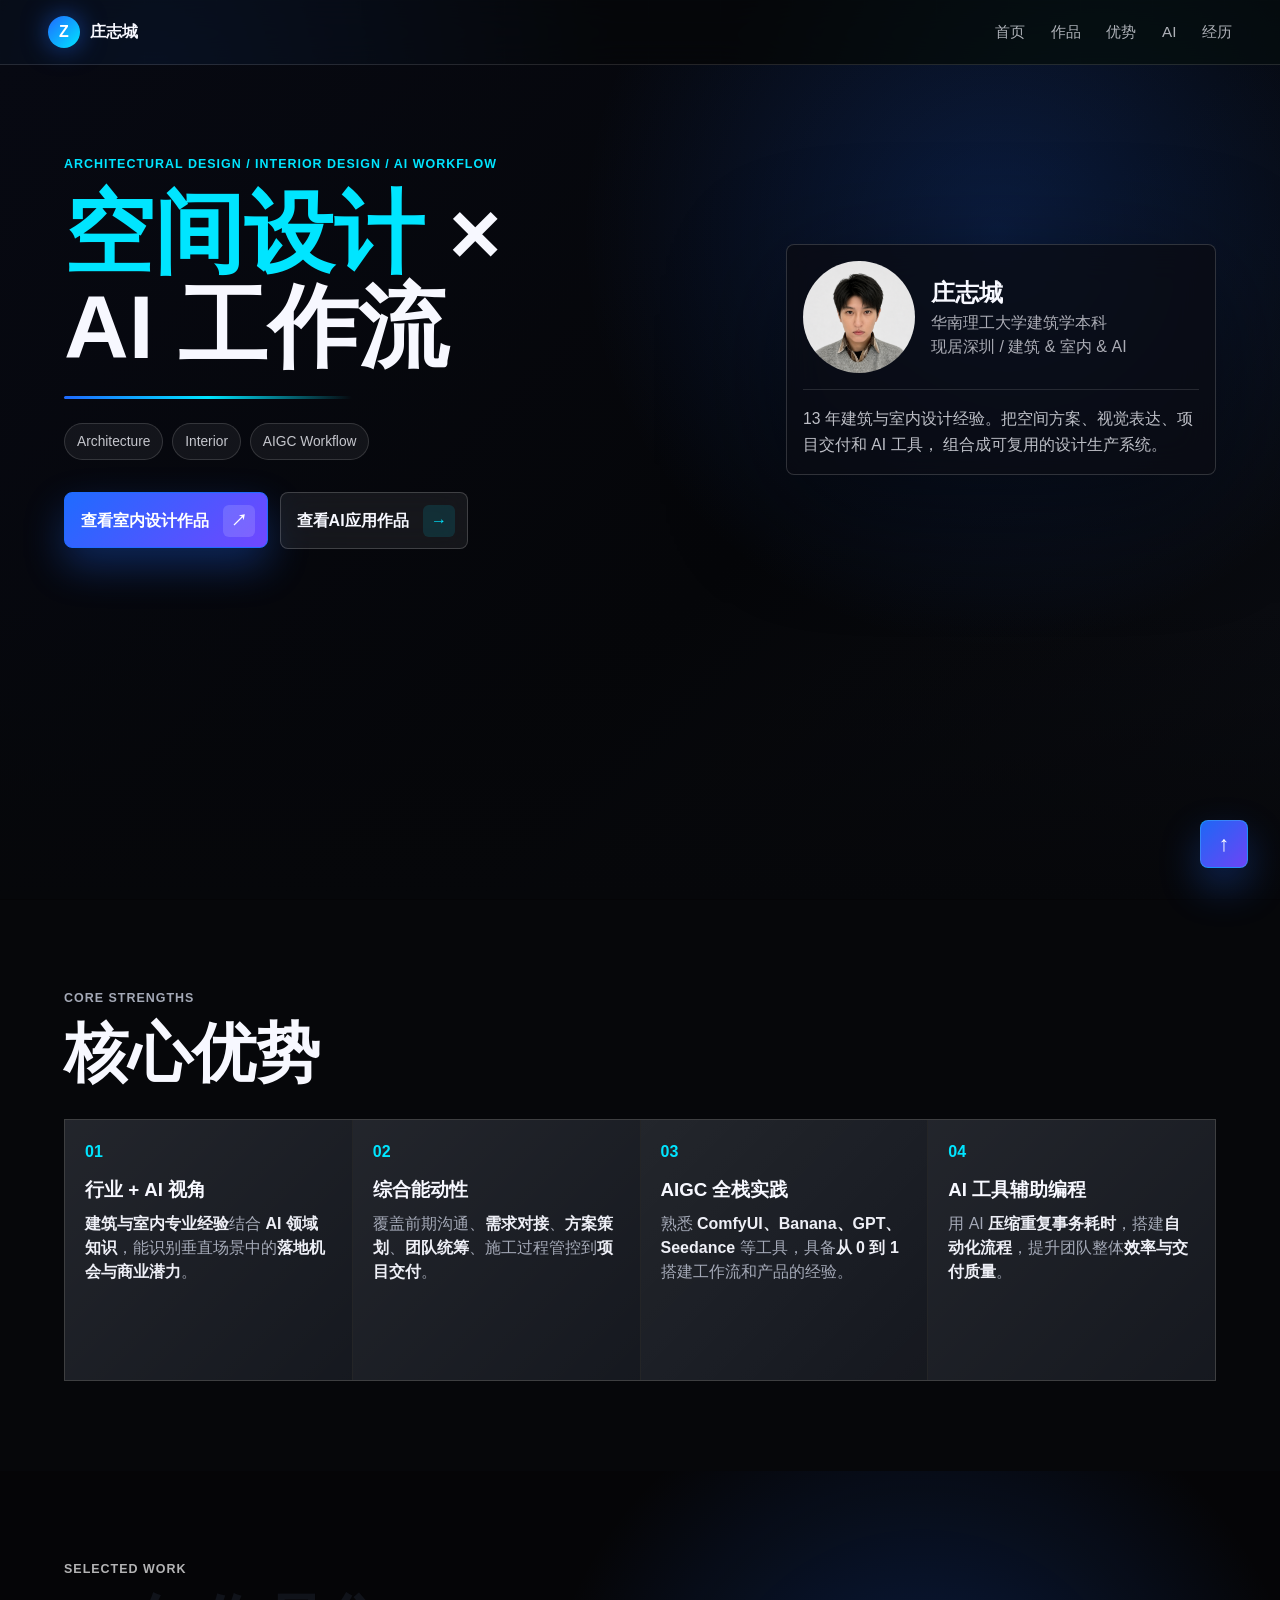
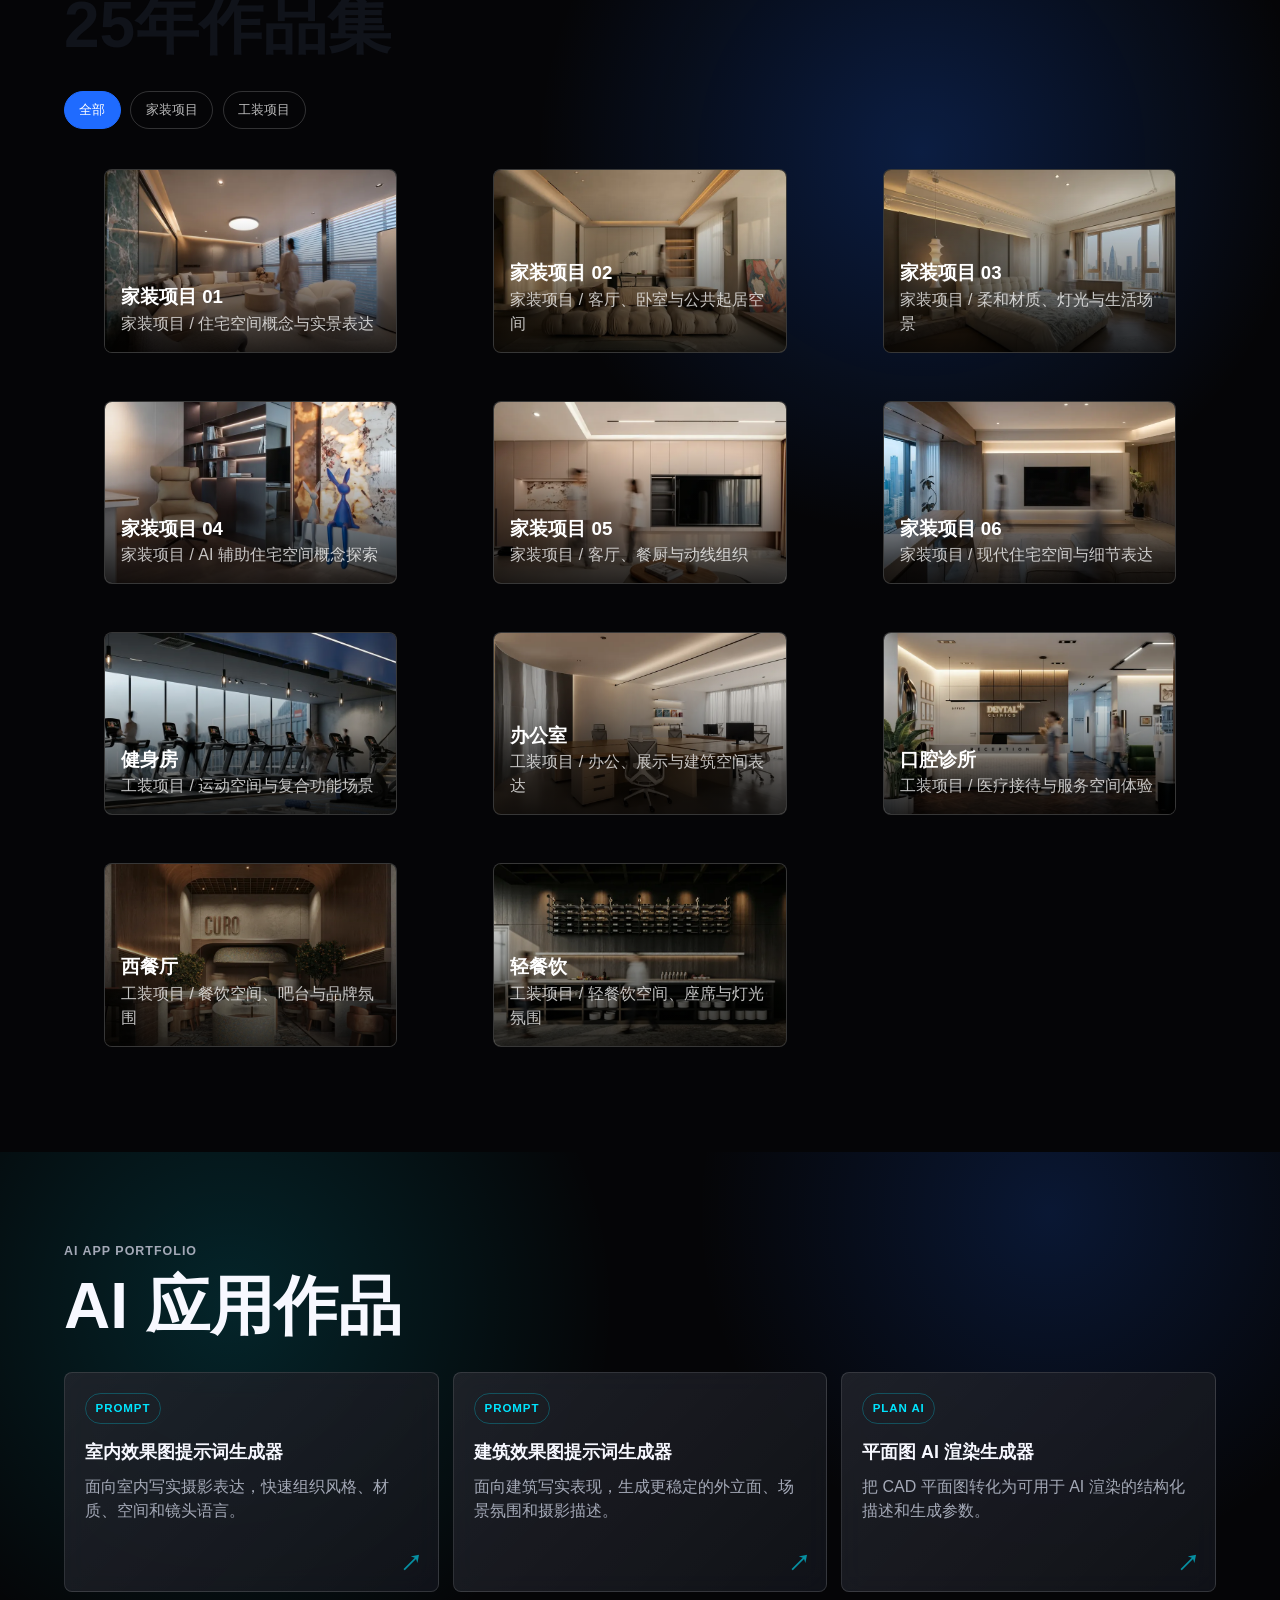
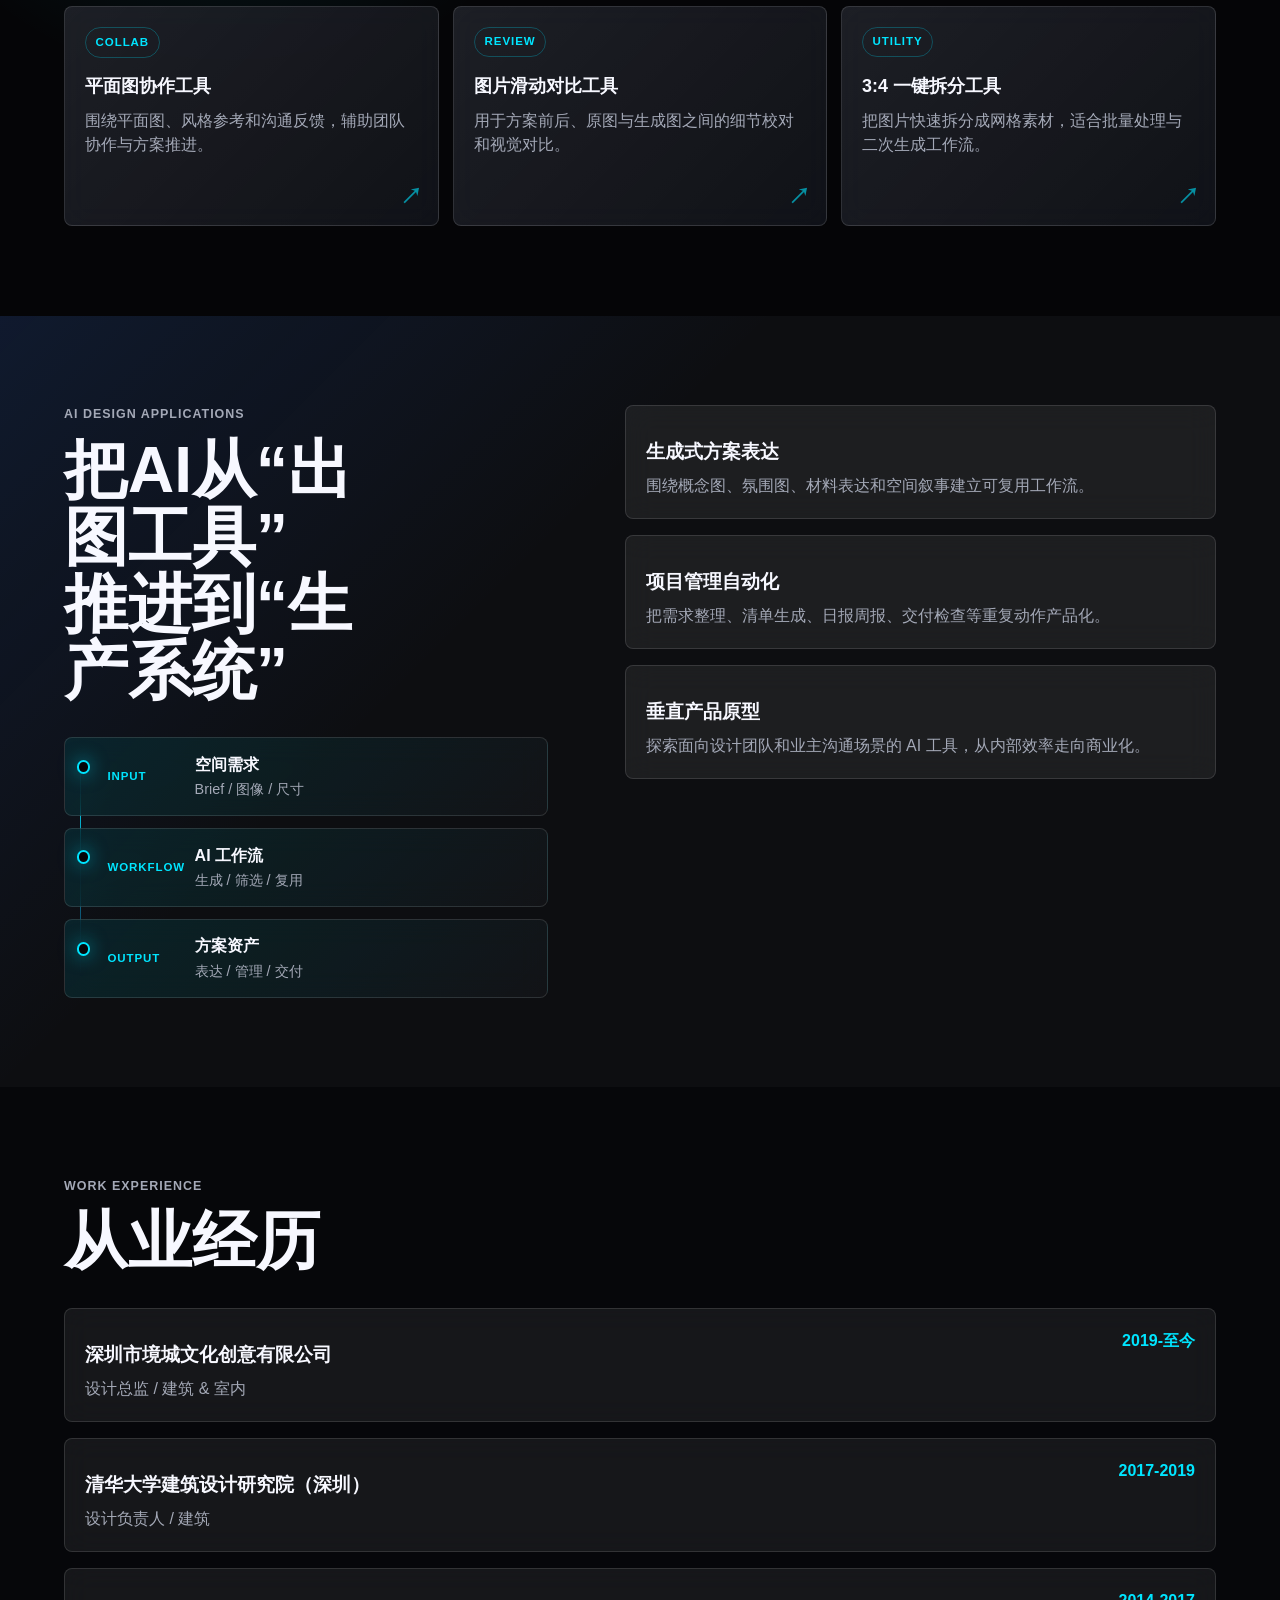
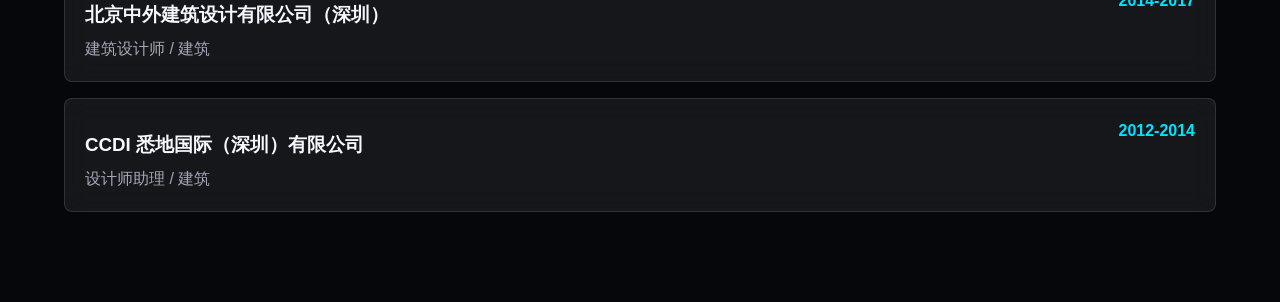
==== index.html @ 8d7d2127 "Deploy personal portfolio site" ====
<!doctype html>
<html lang="zh-CN">
  <head>
    <meta charset="UTF-8" />
    <meta name="viewport" content="width=device-width, initial-scale=1.0" />
    <title>庄志城 | 建筑 · 室内 · AI 设计应用</title>
    <meta
      name="description"
      content="庄志城个人网页，展示建筑设计、室内设计、AIGC 与设计类 AI 应用能力。"
    />
    <link rel="icon" href="data:image/svg+xml,%3Csvg xmlns='http://www.w3.org/2000/svg' viewBox='0 0 64 64'%3E%3Crect width='64' height='64' rx='32' fill='%23161616'/%3E%3Ctext x='32' y='41' text-anchor='middle' font-size='28' font-family='Arial' font-weight='700' fill='white'%3EZ%3C/text%3E%3C/svg%3E" />
    <link rel="stylesheet" href="./styles.css?v=20260623-workgrid" />
  </head>
  <body>
    <header class="site-header">
      <a class="brand" href="#top" aria-label="回到首页">
        <span class="brand-mark">Z</span>
        <span>庄志城</span>
      </a>
      <nav class="nav" aria-label="主导航">
        <a href="#top">首页</a>
        <a href="#work">作品</a>
        <a href="#strengths">优势</a>
        <a href="#ai-apps">AI</a>
        <a href="#experience">经历</a>
      </nav>
    </header>

    <main id="top">
      <section class="hero">
        <div class="hero-copy">
          <p class="eyebrow">Architectural Design / Interior Design / AI Workflow</p>
          <h1><span>空间设计</span> × AI 工作流</h1>
          <div class="hero-tags" aria-label="能力标签">
            <span>Architecture</span>
            <span>Interior</span>
            <span>AIGC Workflow</span>
          </div>
          <div class="hero-actions">
            <a class="button primary" href="#work">
              <span>查看室内设计作品</span>
              <span class="button-icon" aria-hidden="true">↗</span>
            </a>
            <a class="button" href="#ai-apps">
              <span>查看AI应用作品</span>
              <span class="button-icon" aria-hidden="true">→</span>
            </a>
          </div>
        </div>
        <aside class="profile-panel" aria-label="个人概要">
          <img src="./public/assets/resume/profile-avatar.png?v=20260623-clear" alt="庄志城头像" />
          <div>
            <h2>庄志城</h2>
            <p>华南理工大学建筑学本科</p>
            <p>现居深圳 / 建筑 & 室内 & AI</p>
          </div>
          <p class="profile-summary">
            13 年建筑与室内设计经验。把空间方案、视觉表达、项目交付和 AI 工具，
            组合成可复用的设计生产系统。
          </p>
        </aside>
      </section>

      <section id="strengths" class="section">
        <div class="section-heading">
          <p class="eyebrow">Core Strengths</p>
          <h2>核心优势</h2>
        </div>
        <div class="strength-grid">
          <article>
            <span>01</span>
            <h3>行业 + AI 视角</h3>
            <p><strong>建筑与室内专业经验</strong>结合 <strong>AI 领域知识</strong>，能识别垂直场景中的<strong>落地机会与商业潜力</strong>。</p>
          </article>
          <article>
            <span>02</span>
            <h3>综合能动性</h3>
            <p>覆盖前期沟通、<strong>需求对接</strong>、<strong>方案策划</strong>、<strong>团队统筹</strong>、施工过程管控到<strong>项目交付</strong>。</p>
          </article>
          <article>
            <span>03</span>
            <h3>AIGC 全栈实践</h3>
            <p>熟悉 <strong>ComfyUI、Banana、GPT、Seedance</strong> 等工具，具备<strong>从 0 到 1</strong> 搭建工作流和产品的经验。</p>
          </article>
          <article>
            <span>04</span>
            <h3>AI 工具辅助编程</h3>
            <p>用 AI <strong>压缩重复事务耗时</strong>，搭建<strong>自动化流程</strong>，提升团队整体<strong>效率与交付质量</strong>。</p>
          </article>
        </div>
      </section>

      <section id="work" class="section work-section">
        <div class="section-heading wide">
          <div>
            <p class="eyebrow">Selected Work</p>
            <h2>25年作品集</h2>
          </div>
        </div>
        <div class="filter-bar" role="list" aria-label="作品筛选"></div>
        <div class="work-grid" id="workGrid" aria-live="polite"></div>
      </section>

      <section id="ai-apps" class="section ai-apps-section">
        <div class="section-heading wide">
          <div>
            <p class="eyebrow">AI App Portfolio</p>
            <h2>AI 应用作品</h2>
          </div>
        </div>
        <div class="app-grid">
          <a class="app-card" href="./public/apps/interior-prompt.html" target="_blank" rel="noopener">
            <span>Prompt</span>
            <h3>室内效果图提示词生成器</h3>
            <p>面向室内写实摄影表达，快速组织风格、材质、空间和镜头语言。</p>
          </a>
          <a class="app-card" href="./public/apps/architecture-prompt.html" target="_blank" rel="noopener">
            <span>Prompt</span>
            <h3>建筑效果图提示词生成器</h3>
            <p>面向建筑写实表现，生成更稳定的外立面、场景氛围和摄影描述。</p>
          </a>
          <a class="app-card" href="./public/apps/plan-render.html" target="_blank" rel="noopener">
            <span>Plan AI</span>
            <h3>平面图 AI 渲染生成器</h3>
            <p>把 CAD 平面图转化为可用于 AI 渲染的结构化描述和生成参数。</p>
          </a>
          <a class="app-card" href="./public/apps/plan-collaboration.html" target="_blank" rel="noopener">
            <span>Collab</span>
            <h3>平面图协作工具</h3>
            <p>围绕平面图、风格参考和沟通反馈，辅助团队协作与方案推进。</p>
          </a>
          <a class="app-card" href="./public/apps/image-compare.html" target="_blank" rel="noopener">
            <span>Review</span>
            <h3>图片滑动对比工具</h3>
            <p>用于方案前后、原图与生成图之间的细节校对和视觉对比。</p>
          </a>
          <a class="app-card" href="./public/apps/image-split-3x4.html" target="_blank" rel="noopener">
            <span>Utility</span>
            <h3>3:4 一键拆分工具</h3>
            <p>把图片快速拆分成网格素材，适合批量处理与二次生成工作流。</p>
          </a>
        </div>
      </section>

      <section id="ai" class="section split-section">
        <div>
          <p class="eyebrow">AI Design Applications</p>
          <h2 class="ai-title">
            <span>把AI从“出图工具”</span>
            <span>推进到“生产系统”</span>
          </h2>
          <div class="ai-diagram" aria-label="AI 设计生产系统图例">
            <div class="diagram-node">
              <span>Input</span>
              <strong>空间需求</strong>
              <p>Brief / 图像 / 尺寸</p>
            </div>
            <div class="diagram-node">
              <span>Workflow</span>
              <strong>AI 工作流</strong>
              <p>生成 / 筛选 / 复用</p>
            </div>
            <div class="diagram-node">
              <span>Output</span>
              <strong>方案资产</strong>
              <p>表达 / 管理 / 交付</p>
            </div>
          </div>
        </div>
        <div class="ai-list">
          <article>
            <h3>生成式方案表达</h3>
            <p>围绕概念图、氛围图、材料表达和空间叙事建立可复用工作流。</p>
          </article>
          <article>
            <h3>项目管理自动化</h3>
            <p>把需求整理、清单生成、日报周报、交付检查等重复动作产品化。</p>
          </article>
          <article>
            <h3>垂直产品原型</h3>
            <p>探索面向设计团队和业主沟通场景的 AI 工具，从内部效率走向商业化。</p>
          </article>
        </div>
      </section>

      <section id="experience" class="section">
        <div class="section-heading">
          <p class="eyebrow">Work Experience</p>
          <h2>从业经历</h2>
        </div>
        <div class="timeline" id="timeline"></div>
      </section>

    </main>

    <div class="lightbox" id="lightbox" hidden>
      <button class="lightbox-close" type="button" aria-label="关闭作品预览">×</button>
      <div class="lightbox-toolbar" aria-label="作品预览工具">
        <button class="lightbox-zoom" type="button" data-zoom="toggle">放大查看</button>
        <button class="lightbox-zoom" type="button" data-zoom="reset">还原</button>
      </div>
      <button class="lightbox-nav prev" type="button" aria-label="上一张">‹</button>
      <figure>
        <img id="lightboxImage" alt="" />
        <figcaption id="lightboxCaption"></figcaption>
      </figure>
      <button class="lightbox-nav next" type="button" aria-label="下一张">›</button>
    </div>

    <a class="back-to-top" href="#top" aria-label="回到顶部">
      <span aria-hidden="true">↑</span>
    </a>

    <script src="./script.js?v=20260623-workcards"></script>
  </body>
</html>
---- styles.css ----
:root {
  --bg: #06070a;
  --paper: #10131a;
  --paper-2: #151a24;
  --ink: #f7f8ff;
  --muted: #a4a9b7;
  --line: rgba(255, 255, 255, 0.12);
  --accent: #1f6bff;
  --accent-2: #00e5ff;
  --accent-soft: rgba(31, 107, 255, 0.16);
  --shadow: 0 30px 120px rgba(0, 0, 0, 0.45);
}

* {
  box-sizing: border-box;
}

html {
  scroll-behavior: smooth;
}

body {
  margin: 0;
  background: var(--bg);
  color: var(--ink);
  font-family: -apple-system, BlinkMacSystemFont, "Segoe UI", "PingFang SC", "Microsoft YaHei", sans-serif;
  line-height: 1.5;
  overflow-x: hidden;
}

body::before {
  position: fixed;
  inset: 0;
  z-index: -2;
  content: "";
  background:
    radial-gradient(circle at 12% 8%, rgba(31, 107, 255, 0.34), transparent 28rem),
    radial-gradient(circle at 86% 18%, rgba(0, 229, 255, 0.18), transparent 24rem),
    linear-gradient(180deg, #06070a 0%, #090b10 45%, #050507 100%);
}

body::after {
  position: fixed;
  inset: 0;
  z-index: -1;
  pointer-events: none;
  content: "";
  opacity: 0.28;
  background-image:
    linear-gradient(rgba(255, 255, 255, 0.06) 1px, transparent 1px),
    linear-gradient(90deg, rgba(255, 255, 255, 0.06) 1px, transparent 1px);
  background-size: 72px 72px;
  mask-image: linear-gradient(180deg, #000 0%, transparent 72%);
}

a {
  color: inherit;
  text-decoration: none;
}

img {
  display: block;
  max-width: 100%;
}

code {
  padding: 0.1rem 0.35rem;
  border-radius: 5px;
  background: rgba(31, 107, 255, 0.18);
  color: #9dbbff;
}

.site-header {
  position: sticky;
  top: 0;
  z-index: 20;
  display: flex;
  align-items: center;
  justify-content: space-between;
  gap: 1rem;
  padding: 1rem clamp(1rem, 4vw, 3rem);
  border-bottom: 1px solid var(--line);
  background: rgba(6, 7, 10, 0.72);
  backdrop-filter: blur(18px);
}

.brand {
  display: inline-flex;
  align-items: center;
  gap: 0.65rem;
  font-weight: 700;
}

.brand-mark {
  display: grid;
  width: 2rem;
  height: 2rem;
  place-items: center;
  border-radius: 50%;
  background: linear-gradient(135deg, var(--accent), var(--accent-2));
  color: #fff;
  box-shadow: 0 0 26px rgba(31, 107, 255, 0.55);
}

.nav {
  display: flex;
  align-items: center;
  gap: clamp(0.8rem, 2vw, 1.8rem);
  color: rgba(247, 248, 255, 0.7);
  font-size: 0.95rem;
}

.nav a:hover {
  color: var(--accent);
}

.hero {
  position: relative;
  overflow: hidden;
  display: grid;
  grid-template-columns: minmax(0, 1fr) minmax(280px, 430px);
  gap: clamp(2rem, 6vw, 5rem);
  min-height: calc(100vh - 66px);
  align-items: start;
  align-content: start;
  padding: clamp(2rem, 7vw, 6rem) clamp(1rem, 5vw, 5rem);
  background:
    radial-gradient(circle at 78% 20%, rgba(31, 107, 255, 0.22), transparent 26rem),
    linear-gradient(135deg, #070912 0%, #050609 58%, #0b0d13 100%);
}

.hero::after {
  position: absolute;
  inset: auto 0 0;
  height: 36%;
  pointer-events: none;
  content: "";
  background: linear-gradient(180deg, transparent, var(--bg));
}

.hero-copy,
.profile-panel {
  position: relative;
  z-index: 1;
}

.eyebrow {
  margin: 0 0 0.8rem;
  color: var(--accent-2);
  font-size: 0.78rem;
  font-weight: 800;
  letter-spacing: 0.08em;
  text-transform: uppercase;
}

.hero h1,
.section h2 {
  margin: 0;
  letter-spacing: 0;
  line-height: 1.05;
}

.hero h1 {
  max-width: 780px;
  font-size: clamp(3.2rem, 7vw, 7rem);
  text-wrap: balance;
}

.hero h1::after {
  display: block;
  width: min(18rem, 44vw);
  height: 0.22rem;
  margin-top: 1.35rem;
  content: "";
  background: linear-gradient(90deg, var(--accent), var(--accent-2), transparent);
  border-radius: 999px;
}

.hero h1 span {
  color: var(--accent-2);
}

.hero-tags {
  display: flex;
  flex-wrap: wrap;
  gap: 0.55rem;
  margin-top: 1.5rem;
}

.hero-tags span {
  padding: 0.45rem 0.75rem;
  border: 1px solid rgba(255, 255, 255, 0.14);
  border-radius: 999px;
  color: rgba(247, 248, 255, 0.78);
  background: rgba(255, 255, 255, 0.055);
  font-size: 0.86rem;
}

.hero-actions {
  display: flex;
  flex-wrap: wrap;
  gap: 0.75rem;
  margin-top: 2rem;
}

.button {
  display: inline-flex;
  align-items: center;
  justify-content: space-between;
  gap: 0.9rem;
  min-height: 52px;
  padding: 0.7rem 0.7rem 0.7rem 1rem;
  border: 1px solid rgba(255, 255, 255, 0.18);
  border-radius: 8px;
  background: rgba(255, 255, 255, 0.065);
  font-weight: 700;
  white-space: nowrap;
  backdrop-filter: blur(14px);
  transition: transform 0.2s ease, border-color 0.2s ease, background 0.2s ease, box-shadow 0.2s ease;
}

.button:hover {
  transform: translateY(-2px);
  border-color: rgba(0, 229, 255, 0.62);
  background: rgba(255, 255, 255, 0.1);
}

.button.primary {
  border-color: var(--accent);
  background: linear-gradient(135deg, var(--accent), #7147ff);
  color: #fff;
  box-shadow: 0 18px 40px rgba(31, 107, 255, 0.32);
}

.button-icon {
  display: inline-grid;
  width: 2rem;
  height: 2rem;
  place-items: center;
  border-radius: 6px;
  background: rgba(255, 255, 255, 0.14);
  color: #fff;
  font-size: 1rem;
  line-height: 1;
}

.button:not(.primary) .button-icon {
  background: rgba(0, 229, 255, 0.12);
  color: var(--accent-2);
}

.profile-panel {
  grid-column: 2;
  justify-self: end;
  align-self: start;
  width: min(100%, 430px);
  margin-top: clamp(2.6rem, 7vw, 6.2rem);
  display: grid;
  grid-template-columns: auto 1fr;
  align-items: center;
  gap: 1rem;
  padding: 1rem;
  border: 1px solid rgba(255, 255, 255, 0.16);
  border-radius: 8px;
  background: rgba(10, 12, 18, 0.74);
  box-shadow: var(--shadow);
  backdrop-filter: blur(18px);
}

.profile-summary {
  grid-column: 1 / -1;
  margin: 0.25rem 0 0;
  padding-top: 1rem;
  border-top: 1px solid rgba(255, 255, 255, 0.12);
  color: rgba(247, 248, 255, 0.76);
  font-size: 0.98rem;
  line-height: 1.65;
}

.profile-panel img {
  width: 7rem;
  height: 7rem;
  border-radius: 50%;
  object-fit: cover;
  object-position: 50% 46%;
}

.profile-panel h2,
.profile-panel p {
  margin: 0;
}

.profile-panel p:not(.profile-summary) {
  color: rgba(247, 248, 255, 0.68);
}

.profile-summary {
  color: rgba(247, 248, 255, 0.76);
}

.metrics {
  display: grid;
  grid-template-columns: repeat(4, 1fr);
  border-top: 1px solid var(--line);
  border-bottom: 1px solid var(--line);
  background: rgba(255, 255, 255, 0.04);
}

.metrics article {
  position: relative;
  overflow: hidden;
  padding: clamp(1rem, 3vw, 2rem);
  border-right: 1px solid var(--line);
  animation: metric-rise 0.72s cubic-bezier(0.2, 0.8, 0.2, 1) both;
}

.metrics article:nth-child(2) {
  animation-delay: 0.08s;
}

.metrics article:nth-child(3) {
  animation-delay: 0.16s;
}

.metrics article:nth-child(4) {
  animation-delay: 0.24s;
}

.metrics article::after {
  position: absolute;
  inset: 0;
  pointer-events: none;
  content: "";
  opacity: 0;
  transform: translateX(-120%);
  background: linear-gradient(90deg, transparent, rgba(0, 229, 255, 0.16), transparent);
  transition: transform 0.7s ease, opacity 0.2s ease;
}

.metrics article:hover::after {
  opacity: 1;
  transform: translateX(120%);
}

.metrics article:last-child {
  border-right: 0;
}

.metrics strong {
  display: block;
  font-size: clamp(2rem, 5vw, 4rem);
  line-height: 1;
  color: transparent;
  background: linear-gradient(135deg, #fff, #6ea3ff 70%, var(--accent-2));
  -webkit-background-clip: text;
  background-clip: text;
  animation: metric-glow 3.4s ease-in-out infinite;
}

.metrics span {
  color: var(--muted);
}

.section {
  padding: clamp(3rem, 7vw, 6rem) clamp(1rem, 5vw, 5rem);
  position: relative;
}

.section-heading {
  max-width: 760px;
  margin-bottom: 2rem;
}

.section-heading.wide {
  display: flex;
  align-items: end;
  justify-content: space-between;
  gap: 2rem;
  max-width: none;
}

.section h2 {
  font-size: clamp(2rem, 5vw, 4.5rem);
}

.section-heading p,
.split-section p {
  color: var(--muted);
}

.section-heading.wide > p {
  max-width: 520px;
  margin: 0;
}

.strength-grid {
  display: grid;
  grid-template-columns: repeat(4, 1fr);
  gap: 1px;
  background: var(--line);
  border: 1px solid var(--line);
}

.strength-grid article {
  min-height: 260px;
  padding: 1.25rem;
  background:
    linear-gradient(135deg, rgba(255, 255, 255, 0.08), rgba(255, 255, 255, 0.025)),
    var(--paper);
  transition: transform 0.24s ease, background 0.24s ease;
}

.strength-grid article:hover {
  transform: translateY(-6px);
  background:
    linear-gradient(135deg, rgba(31, 107, 255, 0.18), rgba(0, 229, 255, 0.06)),
    var(--paper);
}

.strength-grid span {
  color: var(--accent-2);
  font-weight: 900;
}

.strength-grid h3,
.ai-list h3,
.timeline h3,
.spotlight-list h3 {
  margin: 0.75rem 0 0.5rem;
}

.strength-grid p,
.ai-list p,
.timeline p,
.spotlight-list p {
  margin: 0;
  color: var(--muted);
}

.strength-grid p strong {
  color: rgba(247, 248, 255, 0.96);
  font-weight: 850;
}

.work-section {
  background:
    radial-gradient(circle at 72% 22%, rgba(31, 107, 255, 0.24), transparent 24rem),
    #050507;
  color: var(--paper);
}

.work-section .section-heading p {
  color: rgba(255, 255, 255, 0.7);
}

.filter-bar {
  display: flex;
  flex-wrap: wrap;
  gap: 0.6rem;
  margin-bottom: 1.5rem;
}

.filter-button {
  min-height: 38px;
  padding: 0.55rem 0.9rem;
  border: 1px solid rgba(255, 255, 255, 0.18);
  border-radius: 999px;
  background: transparent;
  color: rgba(255, 255, 255, 0.72);
  cursor: pointer;
}

.filter-button.active,
.filter-button:hover {
  border-color: var(--accent);
  background: var(--accent);
  color: #fff;
}

.work-grid {
  display: grid;
  grid-template-columns: repeat(3, minmax(0, 1fr));
  gap: 1rem;
  align-items: stretch;
}

.work-card {
  position: relative;
  overflow: hidden;
  min-height: 0;
  aspect-ratio: 16 / 10;
  border: 1px solid rgba(255, 255, 255, 0.12);
  border-radius: 8px;
  background: #1b1b1b;
  color: #fff;
  cursor: pointer;
  isolation: isolate;
}

.work-card::after {
  position: absolute;
  inset: 0;
  z-index: 1;
  pointer-events: none;
  content: "";
  opacity: 0;
  background: linear-gradient(135deg, rgba(31, 107, 255, 0.28), transparent 42%);
  transition: opacity 0.25s ease;
}

.work-card img {
  width: 100%;
  height: 100%;
  min-height: 0;
  object-fit: cover;
  transition: transform 0.35s ease;
}

.work-card:hover img,
.work-card:focus-visible img {
  transform: scale(1.04);
}

.work-card:hover::after,
.work-card:focus-visible::after {
  opacity: 1;
}

.work-card figcaption {
  position: absolute;
  inset: auto 0 0;
  padding: 4rem 1rem 1rem;
  background: linear-gradient(180deg, transparent, rgba(0, 0, 0, 0.82));
}

.work-card h3,
.work-card p {
  margin: 0;
}

.work-card p {
  color: rgba(255, 255, 255, 0.75);
}

.split-section {
  display: grid;
  grid-template-columns: minmax(0, 0.9fr) minmax(0, 1.1fr);
  gap: clamp(2rem, 6vw, 5rem);
  align-items: start;
  overflow: hidden;
  background:
    linear-gradient(135deg, rgba(31, 107, 255, 0.12), transparent 38%),
    rgba(255, 255, 255, 0.03);
}

.ai-title {
  max-width: 760px;
  font-size: clamp(2.6rem, 4.8vw, 4.8rem);
  line-height: 1.08;
  text-wrap: balance;
}

.ai-title span {
  display: block;
}

.ai-diagram {
  position: relative;
  display: grid;
  gap: 0.75rem;
  max-width: 520px;
  margin-top: 2rem;
}

.ai-diagram::before {
  position: absolute;
  top: 1.6rem;
  bottom: 1.6rem;
  left: 1rem;
  width: 1px;
  content: "";
  background: linear-gradient(180deg, var(--accent-2), rgba(31, 107, 255, 0.2));
}

.diagram-node {
  position: relative;
  display: grid;
  grid-template-columns: 4.6rem 1fr;
  gap: 0.15rem 0.85rem;
  align-items: center;
  padding: 0.9rem 1rem 0.9rem 2.65rem;
  border: 1px solid rgba(255, 255, 255, 0.12);
  border-radius: 8px;
  background:
    linear-gradient(135deg, rgba(0, 229, 255, 0.11), rgba(255, 255, 255, 0.035)),
    rgba(8, 10, 14, 0.56);
  backdrop-filter: blur(14px);
}

.diagram-node::before {
  position: absolute;
  top: 1.35rem;
  left: 0.72rem;
  width: 0.62rem;
  height: 0.62rem;
  border: 2px solid var(--accent-2);
  border-radius: 50%;
  content: "";
  background: var(--bg);
  box-shadow: 0 0 18px rgba(0, 229, 255, 0.55);
}

.diagram-node span {
  grid-row: span 2;
  color: var(--accent-2);
  font-size: 0.72rem;
  font-weight: 900;
  letter-spacing: 0.08em;
  text-transform: uppercase;
}

.diagram-node strong {
  color: var(--ink);
  font-size: 1rem;
}

.diagram-node p {
  margin: 0;
  color: var(--muted);
  font-size: 0.9rem;
}

.ai-list {
  display: grid;
  gap: 1rem;
}

.ai-list article,
.timeline article {
  padding: 1.25rem;
  border: 1px solid var(--line);
  border-radius: 8px;
  background: rgba(255, 255, 255, 0.065);
  backdrop-filter: blur(14px);
}

.ai-apps-section {
  background:
    radial-gradient(circle at 18% 20%, rgba(0, 229, 255, 0.14), transparent 24rem),
    radial-gradient(circle at 82% 8%, rgba(31, 107, 255, 0.18), transparent 22rem),
    #050507;
}

.app-grid {
  display: grid;
  grid-template-columns: repeat(3, 1fr);
  gap: 0.85rem;
}

.app-card {
  position: relative;
  overflow: hidden;
  min-height: 220px;
  padding: 1.25rem;
  border: 1px solid rgba(255, 255, 255, 0.13);
  border-radius: 8px;
  background:
    linear-gradient(135deg, rgba(255, 255, 255, 0.08), rgba(255, 255, 255, 0.025)),
    rgba(12, 15, 22, 0.78);
  backdrop-filter: blur(14px);
  transition: transform 0.24s ease, border-color 0.24s ease, background 0.24s ease;
}

.app-card::after {
  position: absolute;
  right: 1rem;
  bottom: 0.7rem;
  content: "↗";
  color: rgba(0, 229, 255, 0.6);
  font-size: 1.4rem;
  font-weight: 800;
}

.app-card:hover {
  transform: translateY(-6px);
  border-color: rgba(0, 229, 255, 0.5);
  background:
    linear-gradient(135deg, rgba(31, 107, 255, 0.2), rgba(0, 229, 255, 0.07)),
    rgba(12, 15, 22, 0.86);
}

.app-card span {
  display: inline-flex;
  margin-bottom: 1.1rem;
  padding: 0.35rem 0.6rem;
  border: 1px solid rgba(0, 229, 255, 0.26);
  border-radius: 999px;
  color: var(--accent-2);
  font-size: 0.72rem;
  font-weight: 900;
  letter-spacing: 0.08em;
  text-transform: uppercase;
}

.app-card h3 {
  max-width: none;
  margin: 0 0 0.7rem;
  font-size: clamp(1.12rem, 1.3vw, 1.28rem);
  line-height: 1.25;
  white-space: nowrap;
}

.app-card p {
  max-width: 22rem;
  margin: 0;
  color: var(--muted);
}

.timeline {
  display: grid;
  gap: 1rem;
}

.timeline article {
  display: grid;
  grid-template-columns: 1fr auto;
  gap: 1rem;
  align-items: start;
}

.timeline time {
  color: var(--accent-2);
  font-weight: 800;
}

@keyframes metric-rise {
  from {
    opacity: 0;
    transform: translateY(22px);
  }

  to {
    opacity: 1;
    transform: translateY(0);
  }
}

@keyframes metric-glow {
  0%,
  100% {
    filter: drop-shadow(0 0 0 rgba(0, 229, 255, 0));
  }

  50% {
    filter: drop-shadow(0 0 18px rgba(0, 229, 255, 0.22));
  }
}

.lightbox {
  position: fixed;
  inset: 0;
  z-index: 50;
  display: grid;
  grid-template-columns: auto minmax(0, 1fr) auto;
  grid-template-rows: auto minmax(0, 1fr);
  align-items: center;
  gap: 1rem;
  padding: 1rem;
  background: rgba(0, 0, 0, 0.94);
  backdrop-filter: blur(12px);
}

.lightbox[hidden] {
  display: none;
}

.lightbox figure {
  display: grid;
  height: min(82vh, 900px);
  place-items: center;
  overflow: hidden;
  margin: 0;
  cursor: zoom-in;
}

.lightbox img {
  width: min(100%, 1500px);
  max-height: 82vh;
  margin: 0 auto;
  border-radius: 8px;
  object-fit: contain;
  transition: transform 0.22s ease;
  transform: translate(var(--pan-x, 0), var(--pan-y, 0)) scale(var(--zoom, 1));
  transform-origin: center;
  user-select: none;
  -webkit-user-drag: none;
}

.lightbox.zoomed figure {
  cursor: grab;
}

.lightbox.zoomed figure:active {
  cursor: grabbing;
}

.lightbox.zoomed img {
  width: min(180vw, 2600px);
  max-width: none;
  max-height: none;
}

.lightbox figcaption {
  margin-top: 0.8rem;
  color: rgba(255, 255, 255, 0.82);
  text-align: center;
}

.lightbox-close,
.lightbox-nav,
.lightbox-zoom {
  border: 0;
  color: #fff;
  cursor: pointer;
}

.lightbox-close {
  position: absolute;
  top: 1rem;
  right: 1rem;
  width: 2.5rem;
  height: 2.5rem;
  border-radius: 50%;
  background: rgba(255, 255, 255, 0.12);
  font-size: 1.8rem;
}

.lightbox-nav {
  width: 3rem;
  height: 4rem;
  border-radius: 8px;
  background: rgba(255, 255, 255, 0.1);
  font-size: 3rem;
}

.lightbox-toolbar {
  grid-column: 1 / -1;
  display: flex;
  justify-content: center;
  gap: 0.6rem;
}

.lightbox-zoom {
  min-height: 2.4rem;
  padding: 0.45rem 0.85rem;
  border-radius: 999px;
  background: rgba(255, 255, 255, 0.12);
  font: inherit;
}

.back-to-top {
  position: fixed;
  right: clamp(1rem, 3vw, 2rem);
  bottom: clamp(1rem, 3vw, 2rem);
  z-index: 30;
  display: grid;
  width: 3rem;
  height: 3rem;
  place-items: center;
  border: 1px solid rgba(0, 229, 255, 0.36);
  border-radius: 8px;
  background:
    linear-gradient(135deg, rgba(31, 107, 255, 0.96), rgba(113, 71, 255, 0.96));
  color: #fff;
  box-shadow: 0 18px 40px rgba(31, 107, 255, 0.32);
  backdrop-filter: blur(14px);
  transition: transform 0.2s ease, border-color 0.2s ease, box-shadow 0.2s ease;
}

.back-to-top:hover {
  transform: translateY(-3px);
  border-color: var(--accent-2);
  box-shadow: 0 22px 54px rgba(0, 229, 255, 0.24);
}

.back-to-top span {
  font-size: 1.35rem;
  font-weight: 900;
  line-height: 1;
}

@media (max-width: 980px) {
  .hero,
  .split-section {
    grid-template-columns: 1fr;
  }

  .metrics,
  .strength-grid,
  .work-grid,
  .app-grid {
    grid-template-columns: repeat(2, 1fr);
  }

  .section-heading.wide {
    display: block;
  }

  .profile-panel {
    grid-column: auto;
    margin-top: 0;
  }
}

@media (max-width: 680px) {
  .site-header {
    align-items: flex-start;
  }

  .nav {
    max-width: 210px;
    justify-content: flex-end;
    flex-wrap: wrap;
    font-size: 0.86rem;
  }

  .hero {
    min-height: auto;
    padding-top: 3rem;
  }

  .metrics,
  .strength-grid,
  .work-grid,
  .app-grid,
  .timeline article {
    grid-template-columns: 1fr;
  }

  .metrics article {
    border-right: 0;
    border-bottom: 1px solid var(--line);
  }

  .hero h1 {
    font-size: clamp(2.6rem, 13vw, 4.2rem);
  }

  .ai-title {
    font-size: clamp(2.25rem, 11vw, 3.5rem);
  }

  .app-card h3 {
    white-space: normal;
  }

  .lightbox {
    grid-template-columns: 1fr;
  }

  .lightbox-nav {
    position: fixed;
    bottom: 1rem;
    height: 3rem;
  }

  .lightbox-nav.prev {
    left: 1rem;
  }

  .lightbox-nav.next {
    right: 1rem;
  }

  .back-to-top {
    width: 2.75rem;
    height: 2.75rem;
  }
}

@media (prefers-reduced-motion: reduce) {
  html {
    scroll-behavior: auto;
  }

  .metrics article,
  .metrics strong {
    animation: none;
  }

  .button,
  .strength-grid article,
  .work-card img,
  .metrics article::after,
  .back-to-top {
    transition: none;
  }
}
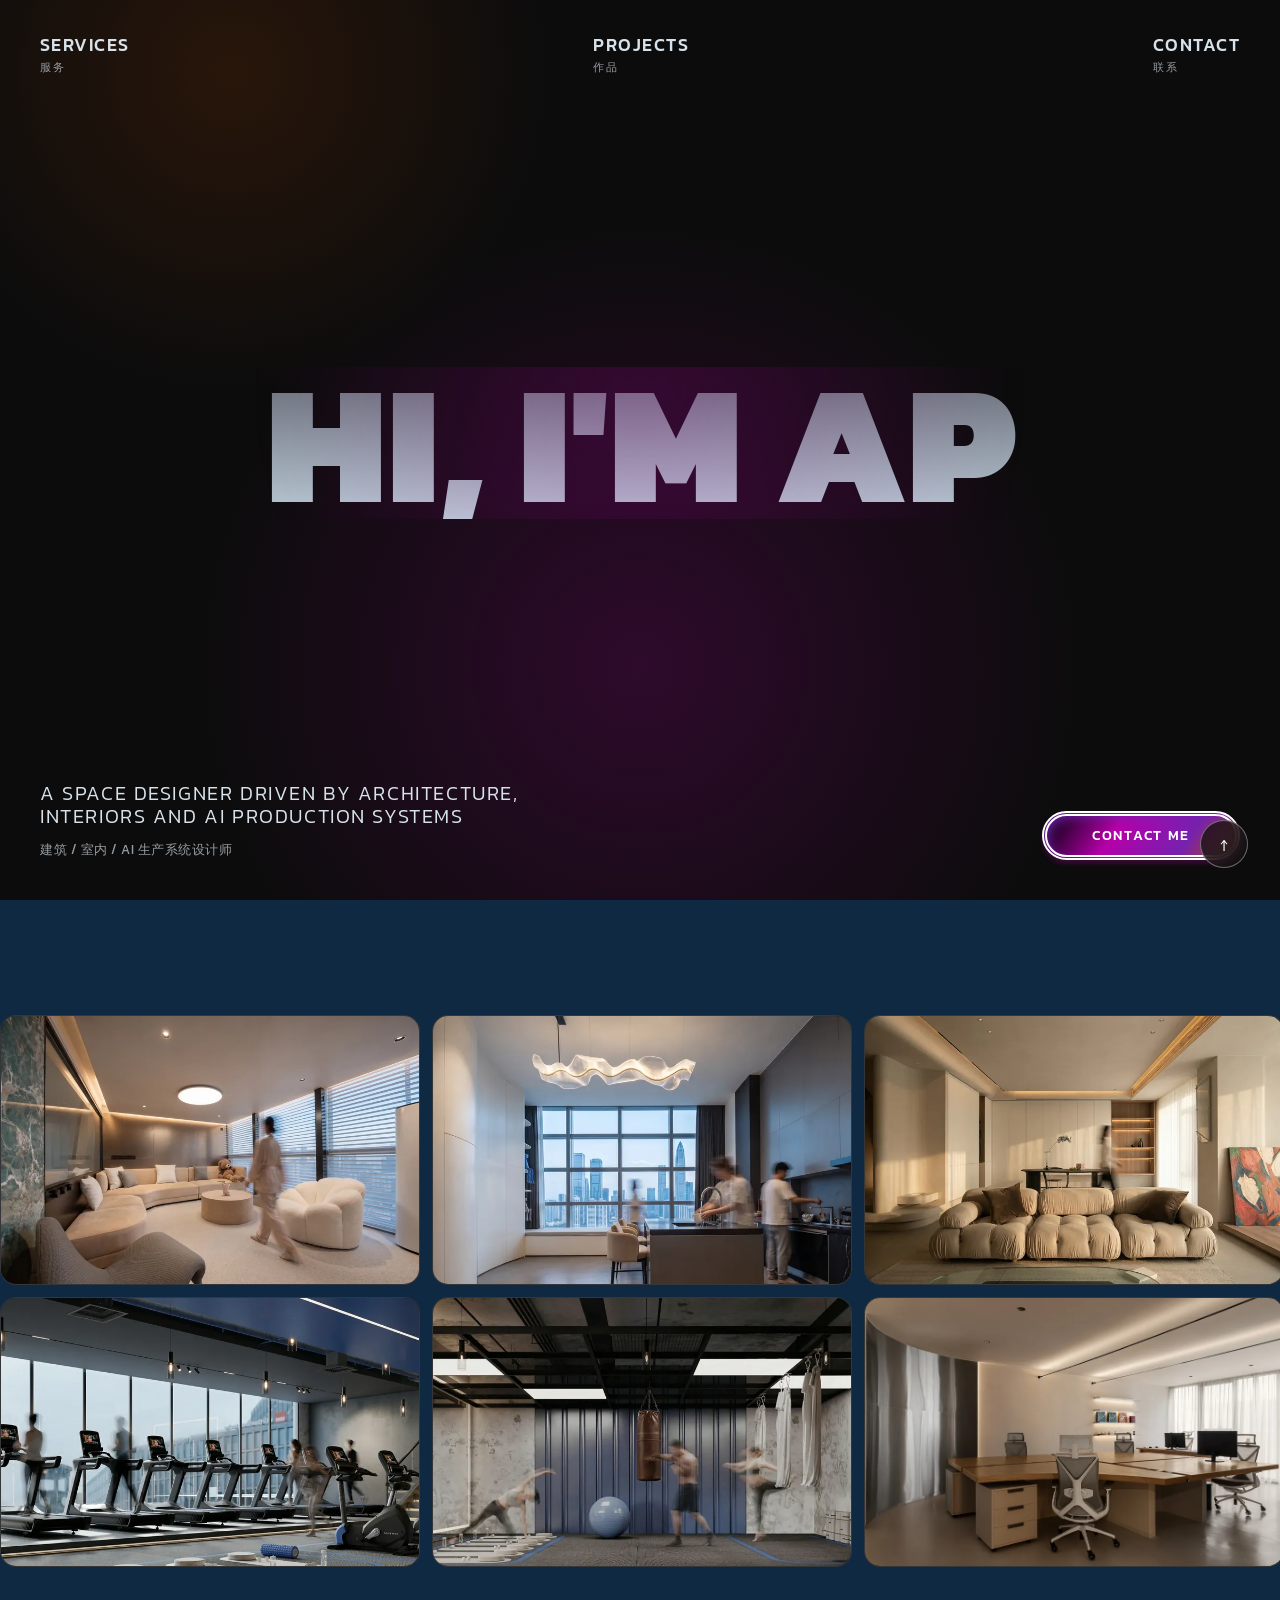
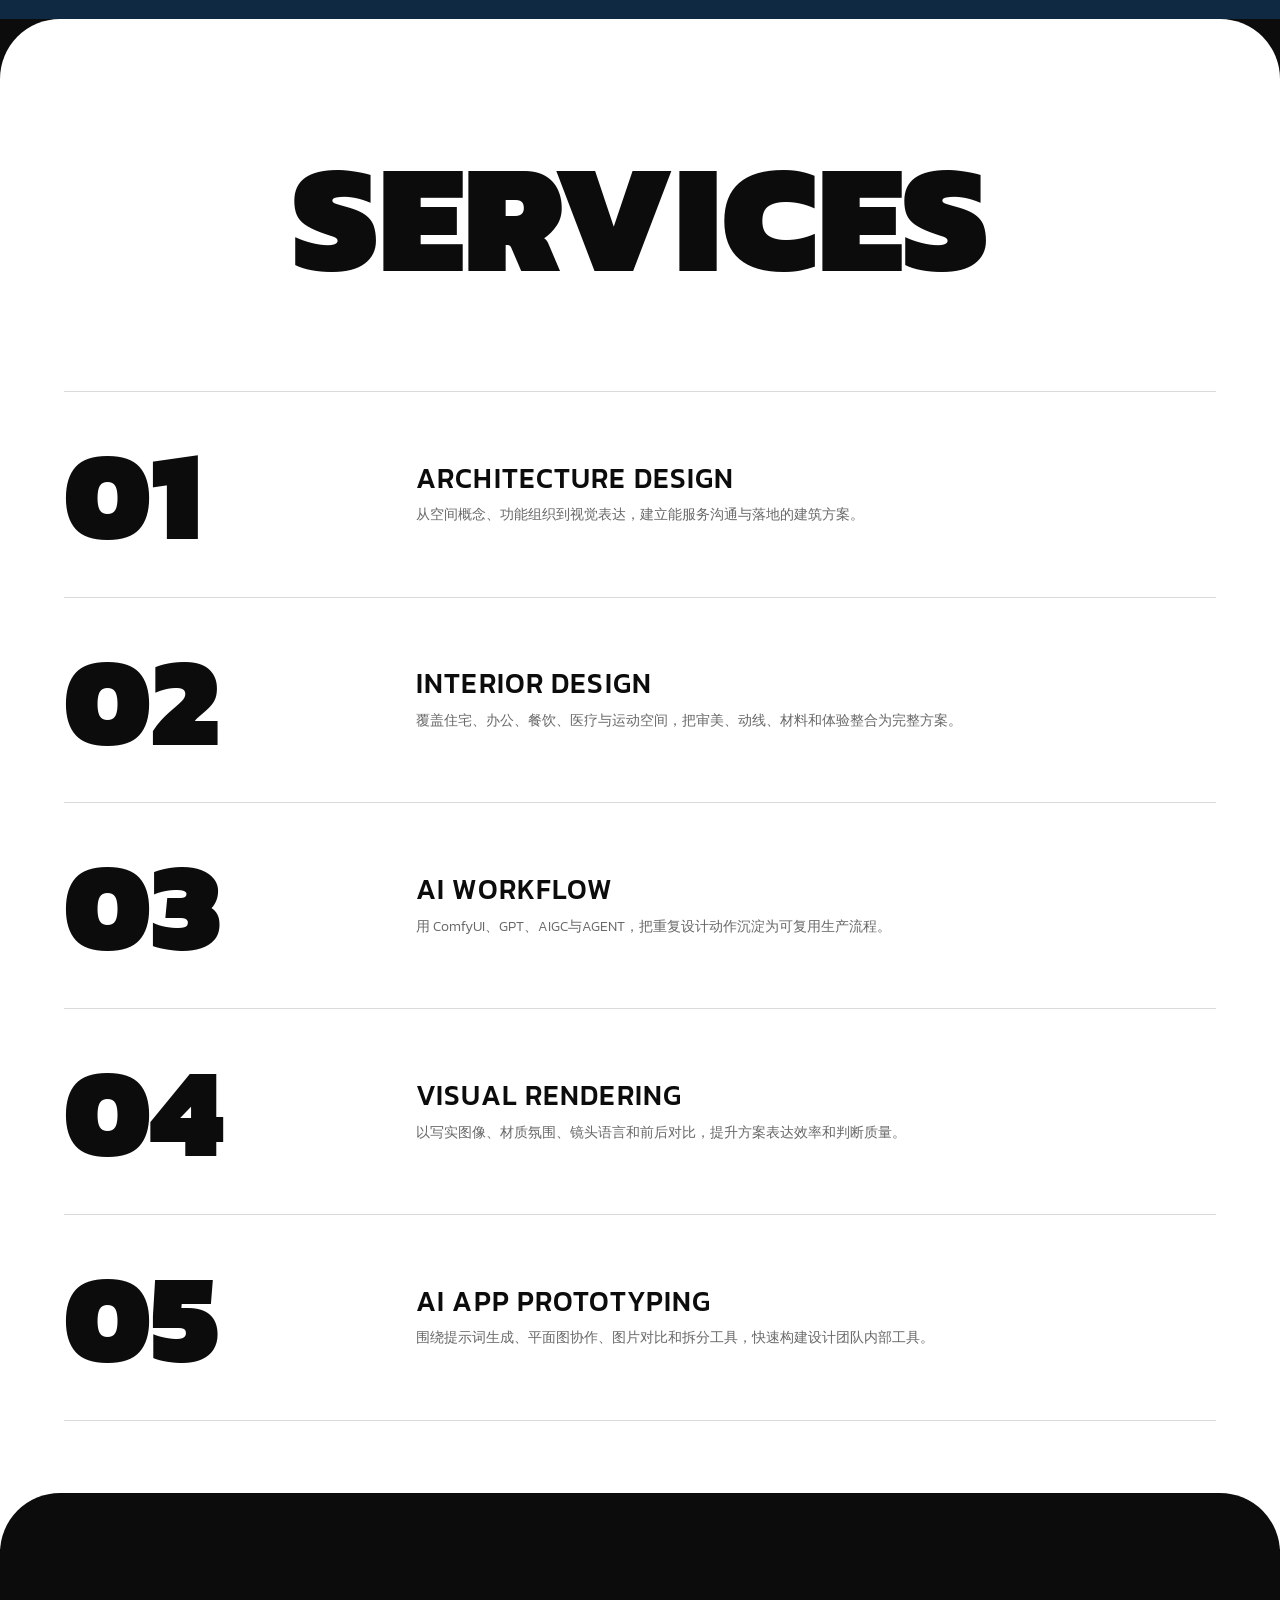
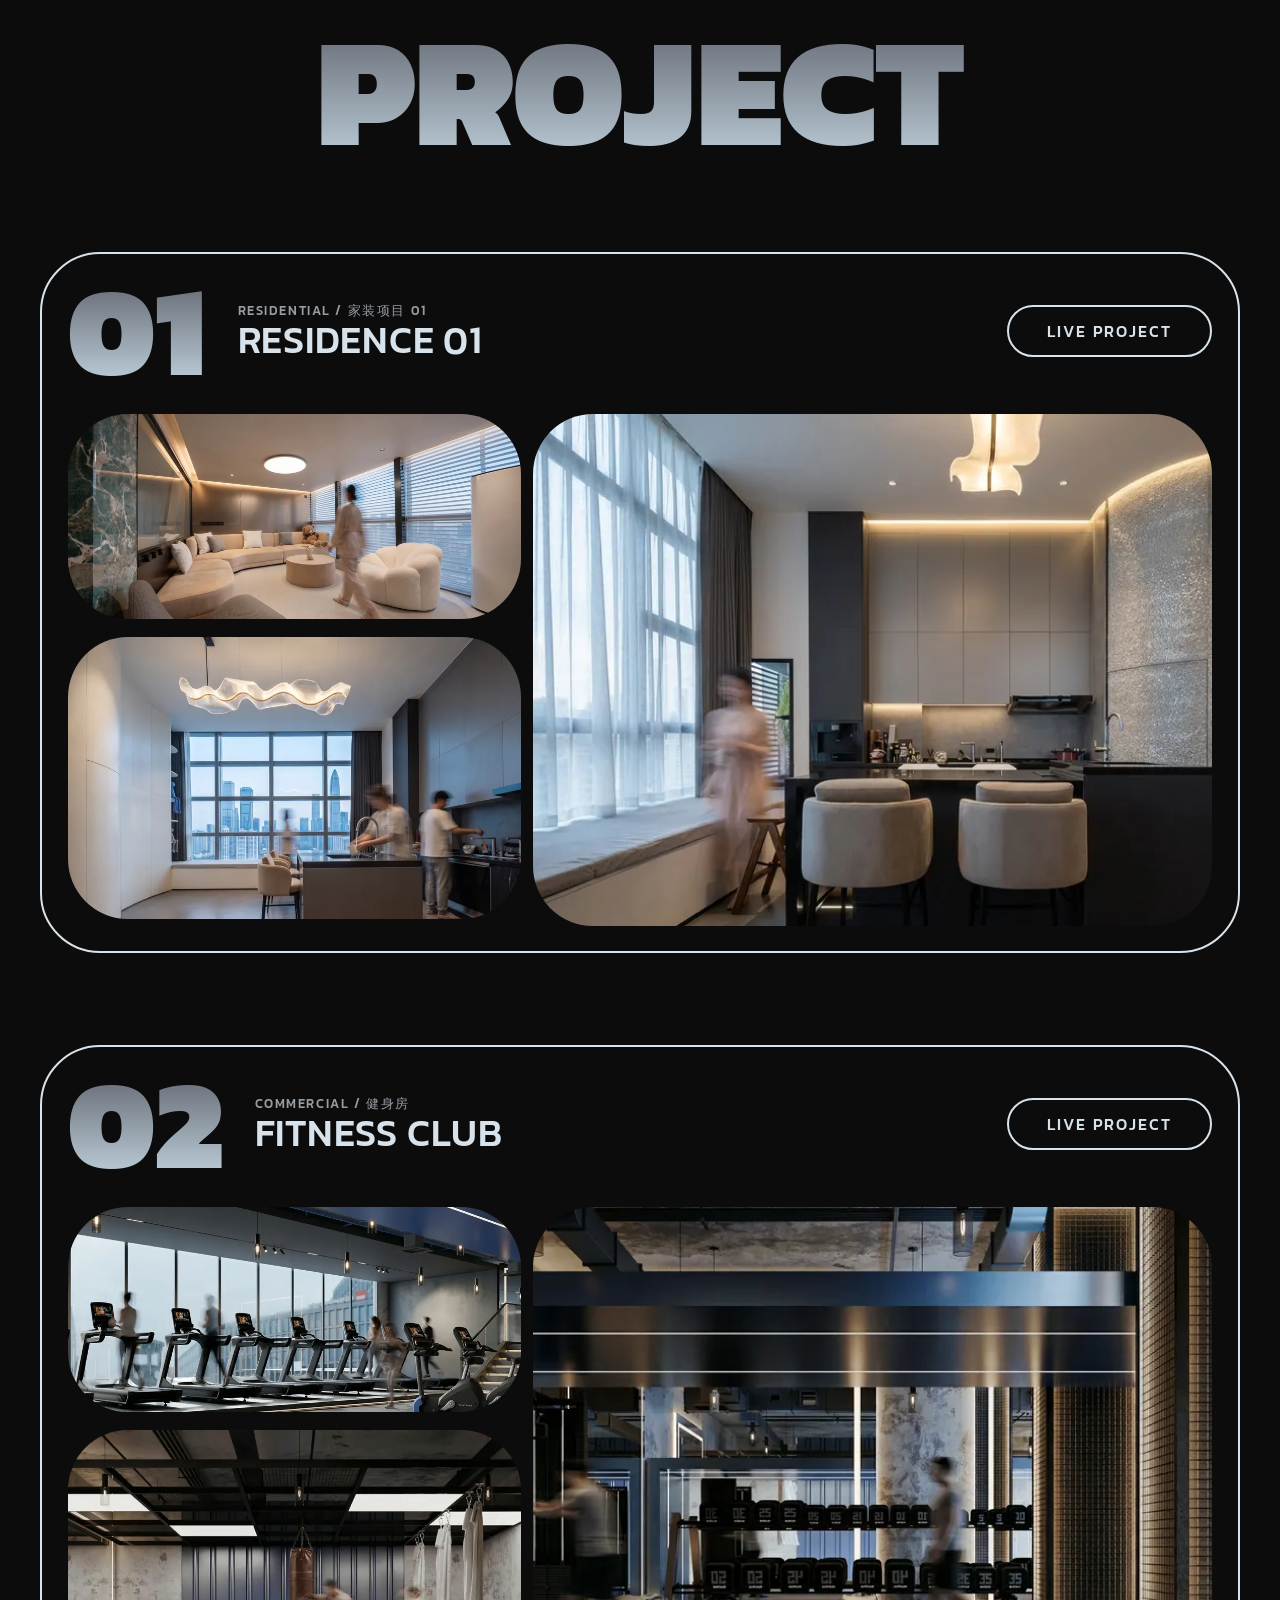
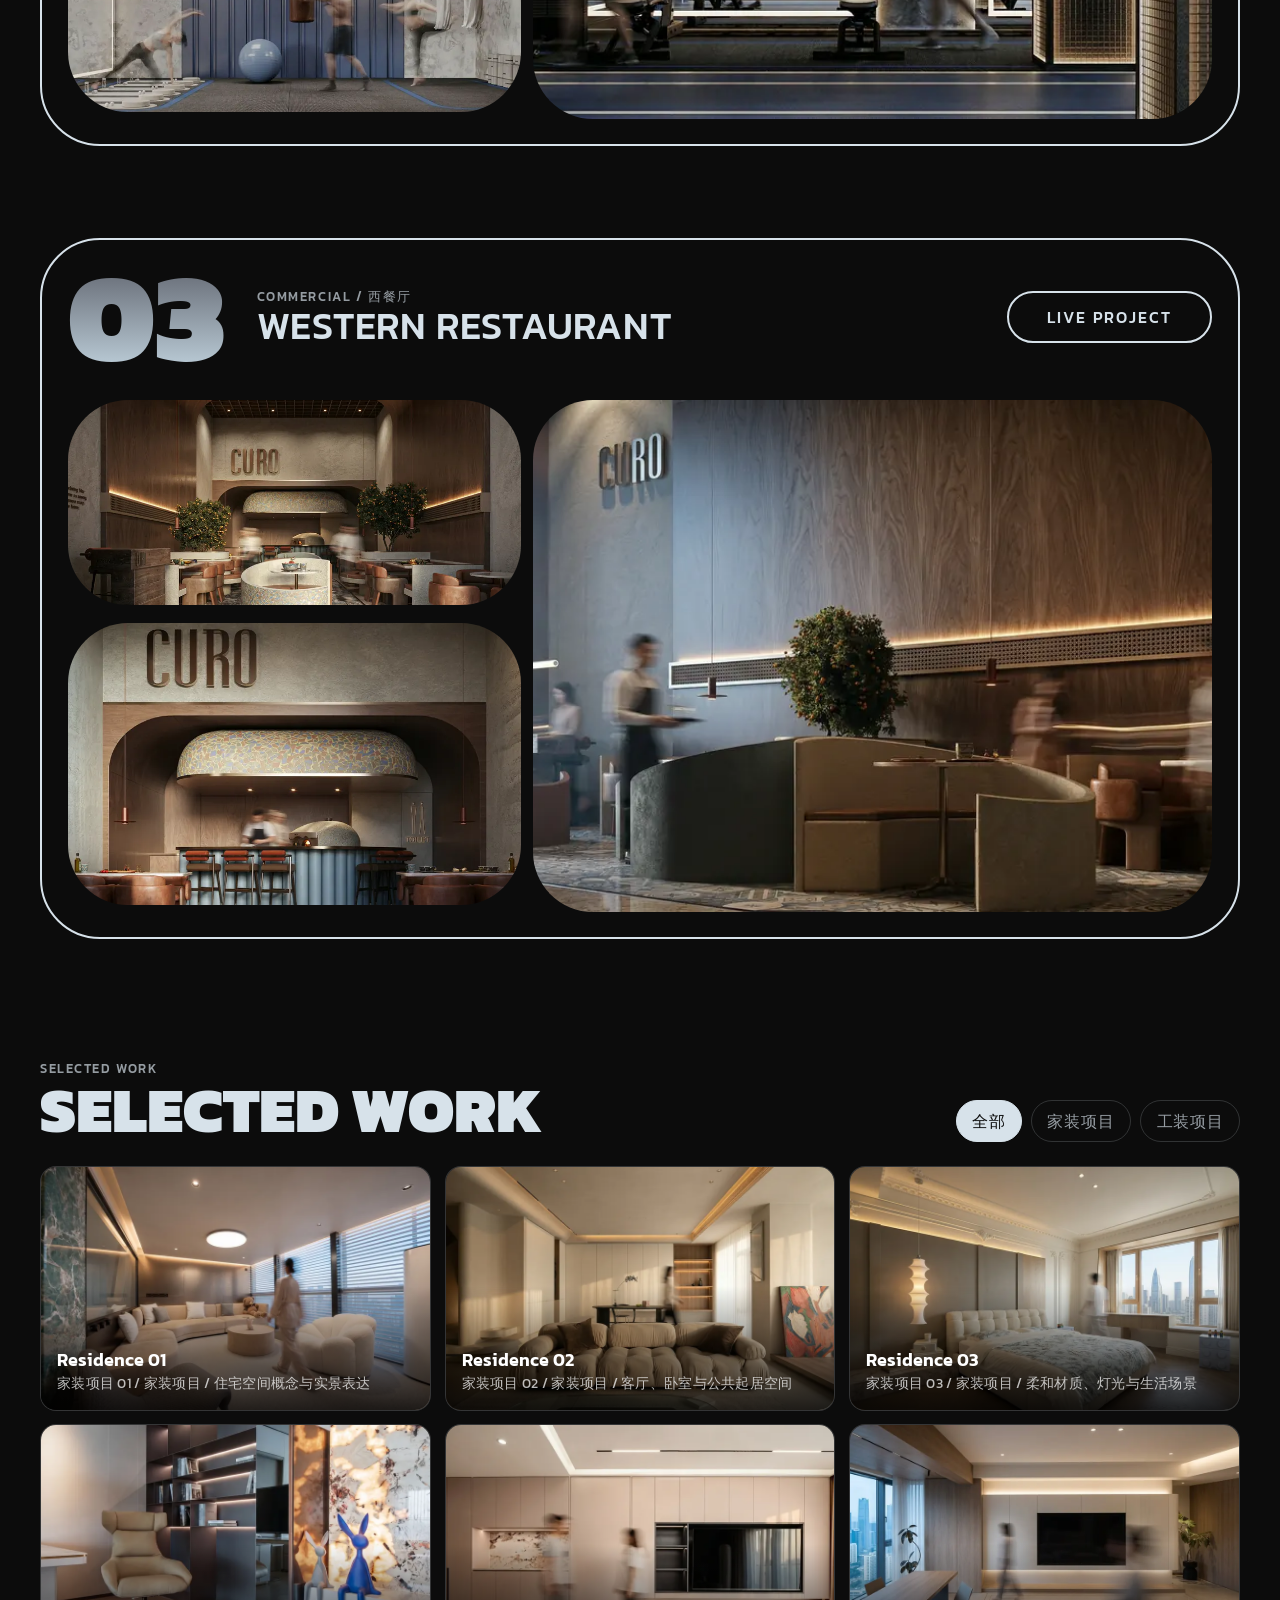
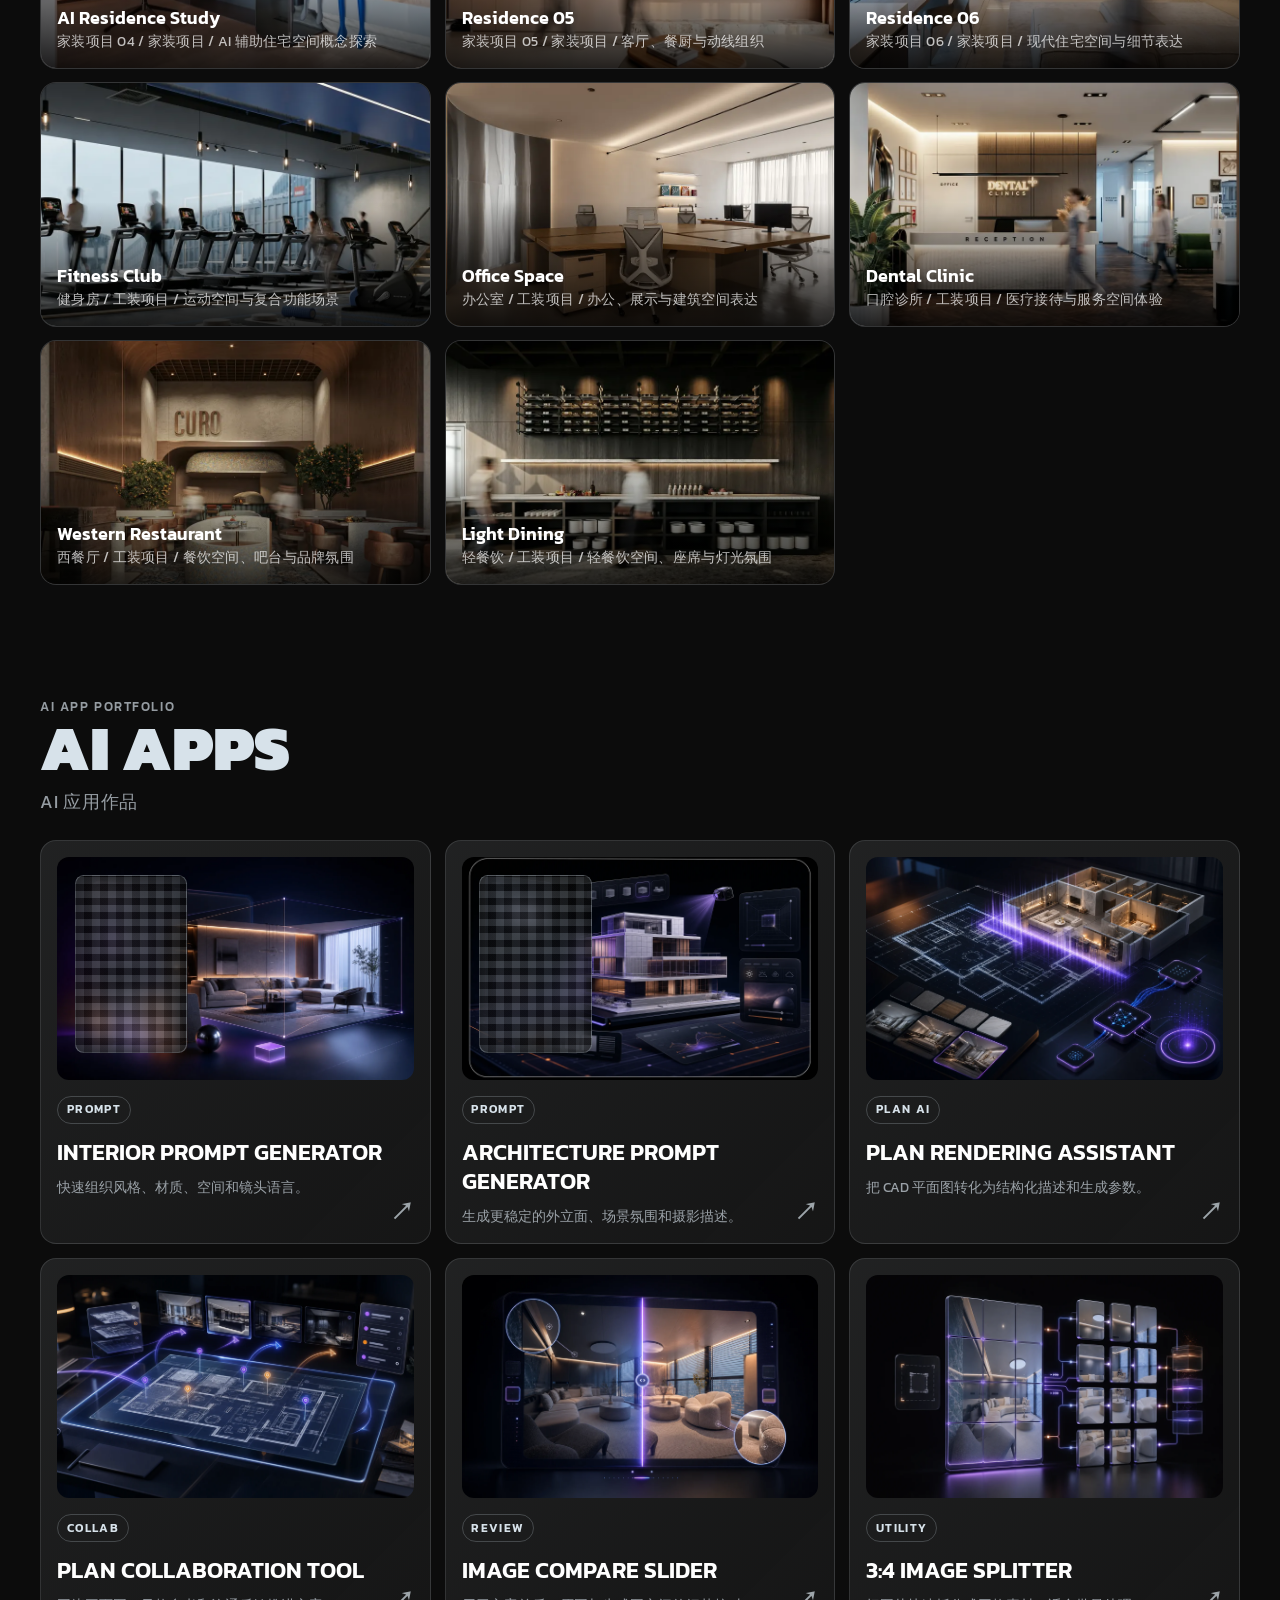
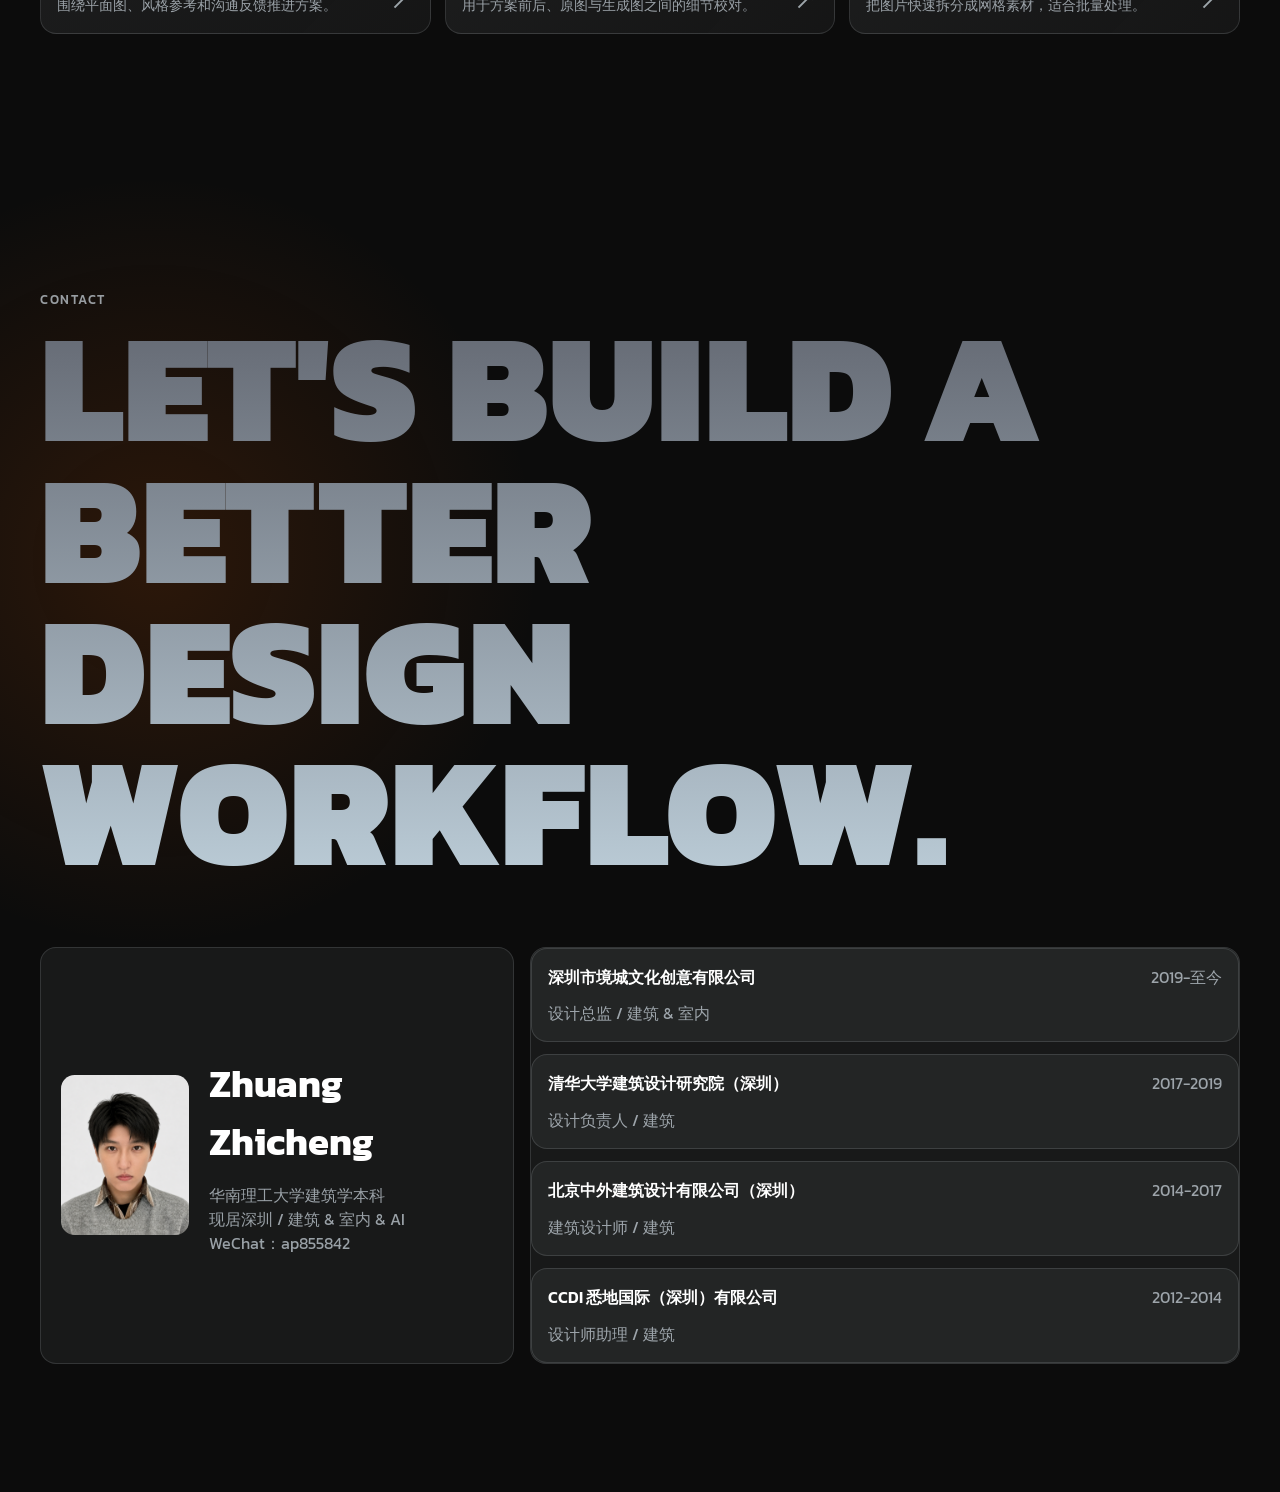
==== commit 59f3482e: "Update portfolio landing page" ====
--- a/index.html
+++ b/index.html
@@ -3,194 +3,169 @@
   <head>
     <meta charset="UTF-8" />
     <meta name="viewport" content="width=device-width, initial-scale=1.0" />
-    <title>庄志城 | 建筑 · 室内 · AI 设计应用</title>
+    <title>庄志城 -- 3D Space & AI Creator</title>
     <meta
       name="description"
-      content="庄志城个人网页，展示建筑设计、室内设计、AIGC 与设计类 AI 应用能力。"
+      content="庄志城个人网页，展示建筑设计、室内设计、AIGC 工作流与设计类 AI 应用。"
     />
-    <link rel="icon" href="data:image/svg+xml,%3Csvg xmlns='http://www.w3.org/2000/svg' viewBox='0 0 64 64'%3E%3Crect width='64' height='64' rx='32' fill='%23161616'/%3E%3Ctext x='32' y='41' text-anchor='middle' font-size='28' font-family='Arial' font-weight='700' fill='white'%3EZ%3C/text%3E%3C/svg%3E" />
-    <link rel="stylesheet" href="./styles.css?v=20260623-workgrid" />
+    <link rel="preconnect" href="https://fonts.googleapis.com" />
+    <link rel="preconnect" href="https://fonts.gstatic.com" crossorigin />
+    <link
+      href="https://fonts.googleapis.com/css2?family=Kanit:wght@300;400;500;600;700;800;900&display=swap"
+      rel="stylesheet"
+    />
+    <link rel="icon" href="data:image/svg+xml,%3Csvg xmlns='http://www.w3.org/2000/svg' viewBox='0 0 64 64'%3E%3Crect width='64' height='64' rx='32' fill='%230C0C0C'/%3E%3Ctext x='32' y='42' text-anchor='middle' font-size='30' font-family='Arial' font-weight='800' fill='%23D7E2EA'%3EZ%3C/text%3E%3C/svg%3E" />
+    <link rel="stylesheet" href="./styles.css?v=20260701-publish" />
   </head>
   <body>
-    <header class="site-header">
-      <a class="brand" href="#top" aria-label="回到首页">
-        <span class="brand-mark">Z</span>
-        <span>庄志城</span>
-      </a>
-      <nav class="nav" aria-label="主导航">
-        <a href="#top">首页</a>
-        <a href="#work">作品</a>
-        <a href="#strengths">优势</a>
-        <a href="#ai-apps">AI</a>
-        <a href="#experience">经历</a>
-      </nav>
-    </header>
+    <main id="top" class="site-shell">
+      <section class="hero-section" aria-label="首页">
+        <header class="site-nav">
+          <a href="#services">Services<span>服务</span></a>
+          <a href="#projects">Projects<span>作品</span></a>
+          <a href="#contact">Contact<span>联系</span></a>
+        </header>
 
-    <main id="top">
-      <section class="hero">
-        <div class="hero-copy">
-          <p class="eyebrow">Architectural Design / Interior Design / AI Workflow</p>
-          <h1><span>空间设计</span> × AI 工作流</h1>
-          <div class="hero-tags" aria-label="能力标签">
-            <span>Architecture</span>
-            <span>Interior</span>
-            <span>AIGC Workflow</span>
-          </div>
-          <div class="hero-actions">
-            <a class="button primary" href="#work">
-              <span>查看室内设计作品</span>
-              <span class="button-icon" aria-hidden="true">↗</span>
-            </a>
-            <a class="button" href="#ai-apps">
-              <span>查看AI应用作品</span>
-              <span class="button-icon" aria-hidden="true">→</span>
-            </a>
-          </div>
+        <div class="hero-heading-wrap reveal" data-reveal>
+          <h1 class="hero-heading">Hi, i'm AP</h1>
         </div>
-        <aside class="profile-panel" aria-label="个人概要">
-          <img src="./public/assets/resume/profile-avatar.png?v=20260623-clear" alt="庄志城头像" />
-          <div>
-            <h2>庄志城</h2>
-            <p>华南理工大学建筑学本科</p>
-            <p>现居深圳 / 建筑 & 室内 & AI</p>
-          </div>
-          <p class="profile-summary">
-            13 年建筑与室内设计经验。把空间方案、视觉表达、项目交付和 AI 工具，
-            组合成可复用的设计生产系统。
+
+        <div class="hero-bottom">
+          <p class="hero-intro reveal" data-reveal>
+            a space designer driven by architecture,<br />
+            interiors and ai production systems
+            <span>建筑 / 室内 / AI 生产系统设计师</span>
           </p>
-        </aside>
+          <a class="contact-button reveal" href="#contact" data-reveal>Contact Me</a>
+        </div>
       </section>
 
-      <section id="strengths" class="section">
-        <div class="section-heading">
-          <p class="eyebrow">Core Strengths</p>
-          <h2>核心优势</h2>
-        </div>
-        <div class="strength-grid">
-          <article>
+      <section class="marquee-section" aria-label="作品滚动预览">
+        <div class="marquee-row" data-direction="right"></div>
+        <div class="marquee-row" data-direction="left"></div>
+      </section>
+
+      <section id="services" class="services-section">
+        <h2 class="section-title reveal" data-reveal>Services</h2>
+        <div class="service-list">
+          <article class="service-item reveal" data-reveal>
             <span>01</span>
-            <h3>行业 + AI 视角</h3>
-            <p><strong>建筑与室内专业经验</strong>结合 <strong>AI 领域知识</strong>，能识别垂直场景中的<strong>落地机会与商业潜力</strong>。</p>
+            <div>
+              <h3>Architecture Design</h3>
+              <p>从空间概念、功能组织到视觉表达，建立能服务沟通与落地的建筑方案。</p>
+            </div>
           </article>
-          <article>
+          <article class="service-item reveal" data-reveal>
             <span>02</span>
-            <h3>综合能动性</h3>
-            <p>覆盖前期沟通、<strong>需求对接</strong>、<strong>方案策划</strong>、<strong>团队统筹</strong>、施工过程管控到<strong>项目交付</strong>。</p>
+            <div>
+              <h3>Interior Design</h3>
+              <p>覆盖住宅、办公、餐饮、医疗与运动空间，把审美、动线、材料和体验整合为完整方案。</p>
+            </div>
           </article>
-          <article>
+          <article class="service-item reveal" data-reveal>
             <span>03</span>
-            <h3>AIGC 全栈实践</h3>
-            <p>熟悉 <strong>ComfyUI、Banana、GPT、Seedance</strong> 等工具，具备<strong>从 0 到 1</strong> 搭建工作流和产品的经验。</p>
+            <div>
+              <h3>AI Workflow</h3>
+              <p>用 ComfyUI、GPT、AIGC与AGENT，把重复设计动作沉淀为可复用生产流程。</p>
+            </div>
           </article>
-          <article>
+          <article class="service-item reveal" data-reveal>
             <span>04</span>
-            <h3>AI 工具辅助编程</h3>
-            <p>用 AI <strong>压缩重复事务耗时</strong>，搭建<strong>自动化流程</strong>，提升团队整体<strong>效率与交付质量</strong>。</p>
+            <div>
+              <h3>Visual Rendering</h3>
+              <p>以写实图像、材质氛围、镜头语言和前后对比，提升方案表达效率和判断质量。</p>
+            </div>
+          </article>
+          <article class="service-item reveal" data-reveal>
+            <span>05</span>
+            <div>
+              <h3>AI App Prototyping</h3>
+              <p>围绕提示词生成、平面图协作、图片对比和拆分工具，快速构建设计团队内部工具。</p>
+            </div>
           </article>
         </div>
       </section>
 
-      <section id="work" class="section work-section">
-        <div class="section-heading wide">
-          <div>
-            <p class="eyebrow">Selected Work</p>
-            <h2>25年作品集</h2>
+      <section id="projects" class="projects-section">
+        <h2 class="hero-heading section-heading reveal" data-reveal>Project</h2>
+        <div class="project-stack" id="projectStack"></div>
+
+        <div class="work-library" aria-label="完整作品集">
+          <div class="library-heading">
+            <div>
+              <p class="eyebrow">Selected Work</p>
+              <h2>Selected Work</h2>
+            </div>
+            <div class="filter-bar" role="list" aria-label="作品筛选"></div>
           </div>
+          <div class="work-grid" id="workGrid" aria-live="polite"></div>
         </div>
-        <div class="filter-bar" role="list" aria-label="作品筛选"></div>
-        <div class="work-grid" id="workGrid" aria-live="polite"></div>
-      </section>
 
-      <section id="ai-apps" class="section ai-apps-section">
-        <div class="section-heading wide">
-          <div>
-            <p class="eyebrow">AI App Portfolio</p>
-            <h2>AI 应用作品</h2>
+        <div class="ai-apps" aria-label="AI 应用作品">
+          <div class="library-heading">
+            <div>
+              <p class="eyebrow">AI App Portfolio</p>
+              <h2>AI Apps</h2>
+              <p class="heading-note">AI 应用作品</p>
+            </div>
           </div>
-        </div>
-        <div class="app-grid">
-          <a class="app-card" href="./public/apps/interior-prompt.html" target="_blank" rel="noopener">
-            <span>Prompt</span>
-            <h3>室内效果图提示词生成器</h3>
-            <p>面向室内写实摄影表达，快速组织风格、材质、空间和镜头语言。</p>
-          </a>
-          <a class="app-card" href="./public/apps/architecture-prompt.html" target="_blank" rel="noopener">
-            <span>Prompt</span>
-            <h3>建筑效果图提示词生成器</h3>
-            <p>面向建筑写实表现，生成更稳定的外立面、场景氛围和摄影描述。</p>
-          </a>
-          <a class="app-card" href="./public/apps/plan-render.html" target="_blank" rel="noopener">
-            <span>Plan AI</span>
-            <h3>平面图 AI 渲染生成器</h3>
-            <p>把 CAD 平面图转化为可用于 AI 渲染的结构化描述和生成参数。</p>
-          </a>
-          <a class="app-card" href="./public/apps/plan-collaboration.html" target="_blank" rel="noopener">
-            <span>Collab</span>
-            <h3>平面图协作工具</h3>
-            <p>围绕平面图、风格参考和沟通反馈，辅助团队协作与方案推进。</p>
-          </a>
-          <a class="app-card" href="./public/apps/image-compare.html" target="_blank" rel="noopener">
-            <span>Review</span>
-            <h3>图片滑动对比工具</h3>
-            <p>用于方案前后、原图与生成图之间的细节校对和视觉对比。</p>
-          </a>
-          <a class="app-card" href="./public/apps/image-split-3x4.html" target="_blank" rel="noopener">
-            <span>Utility</span>
-            <h3>3:4 一键拆分工具</h3>
-            <p>把图片快速拆分成网格素材，适合批量处理与二次生成工作流。</p>
-          </a>
+          <div class="app-grid">
+            <a class="app-card" href="./public/apps/interior-prompt.html" target="_blank" rel="noopener">
+              <figure><img src="./public/assets/apps/interior-prompt.webp" alt="" loading="lazy" /></figure>
+              <span>Prompt</span>
+              <h3>Interior Prompt Generator</h3>
+              <p>快速组织风格、材质、空间和镜头语言。</p>
+            </a>
+            <a class="app-card" href="./public/apps/architecture-prompt.html" target="_blank" rel="noopener">
+              <figure><img src="./public/assets/apps/architecture-prompt.webp" alt="" loading="lazy" /></figure>
+              <span>Prompt</span>
+              <h3>Architecture Prompt Generator</h3>
+              <p>生成更稳定的外立面、场景氛围和摄影描述。</p>
+            </a>
+            <a class="app-card" href="./public/apps/plan-render.html" target="_blank" rel="noopener">
+              <figure><img src="./public/assets/apps/plan-render.webp" alt="" loading="lazy" /></figure>
+              <span>Plan AI</span>
+              <h3>Plan Rendering Assistant</h3>
+              <p>把 CAD 平面图转化为结构化描述和生成参数。</p>
+            </a>
+            <a class="app-card" href="./public/apps/plan-collaboration.html" target="_blank" rel="noopener">
+              <figure><img src="./public/assets/apps/plan-collaboration.webp" alt="" loading="lazy" /></figure>
+              <span>Collab</span>
+              <h3>Plan Collaboration Tool</h3>
+              <p>围绕平面图、风格参考和沟通反馈推进方案。</p>
+            </a>
+            <a class="app-card" href="./public/apps/image-compare.html" target="_blank" rel="noopener">
+              <figure><img src="./public/assets/apps/image-compare.webp" alt="" loading="lazy" /></figure>
+              <span>Review</span>
+              <h3>Image Compare Slider</h3>
+              <p>用于方案前后、原图与生成图之间的细节校对。</p>
+            </a>
+            <a class="app-card" href="./public/apps/image-split-3x4.html" target="_blank" rel="noopener">
+              <figure><img src="./public/assets/apps/image-split-3x4.webp" alt="" loading="lazy" /></figure>
+              <span>Utility</span>
+              <h3>3:4 Image Splitter</h3>
+              <p>把图片快速拆分成网格素材，适合批量处理。</p>
+            </a>
+          </div>
         </div>
       </section>
 
-      <section id="ai" class="section split-section">
-        <div>
-          <p class="eyebrow">AI Design Applications</p>
-          <h2 class="ai-title">
-            <span>把AI从“出图工具”</span>
-            <span>推进到“生产系统”</span>
-          </h2>
-          <div class="ai-diagram" aria-label="AI 设计生产系统图例">
-            <div class="diagram-node">
-              <span>Input</span>
-              <strong>空间需求</strong>
-              <p>Brief / 图像 / 尺寸</p>
-            </div>
-            <div class="diagram-node">
-              <span>Workflow</span>
-              <strong>AI 工作流</strong>
-              <p>生成 / 筛选 / 复用</p>
-            </div>
-            <div class="diagram-node">
-              <span>Output</span>
-              <strong>方案资产</strong>
-              <p>表达 / 管理 / 交付</p>
+      <section id="contact" class="contact-section">
+        <p class="eyebrow">Contact</p>
+        <h2 class="hero-heading">Let's build a better design workflow.</h2>
+        <div class="contact-panel">
+          <div class="contact-profile">
+            <img src="./public/assets/resume/profile-avatar.png?v=20260623-clear" alt="庄志城个人照片" />
+            <div>
+              <h3>Zhuang Zhicheng</h3>
+              <p>华南理工大学建筑学本科</p>
+              <p>现居深圳 / 建筑 & 室内 & AI</p>
+              <p>WeChat：ap855842</p>
             </div>
           </div>
-        </div>
-        <div class="ai-list">
-          <article>
-            <h3>生成式方案表达</h3>
-            <p>围绕概念图、氛围图、材料表达和空间叙事建立可复用工作流。</p>
-          </article>
-          <article>
-            <h3>项目管理自动化</h3>
-            <p>把需求整理、清单生成、日报周报、交付检查等重复动作产品化。</p>
-          </article>
-          <article>
-            <h3>垂直产品原型</h3>
-            <p>探索面向设计团队和业主沟通场景的 AI 工具，从内部效率走向商业化。</p>
-          </article>
+          <div class="timeline" id="timeline"></div>
         </div>
       </section>
-
-      <section id="experience" class="section">
-        <div class="section-heading">
-          <p class="eyebrow">Work Experience</p>
-          <h2>从业经历</h2>
-        </div>
-        <div class="timeline" id="timeline"></div>
-      </section>
-
     </main>
 
     <div class="lightbox" id="lightbox" hidden>
@@ -211,6 +186,6 @@
       <span aria-hidden="true">↑</span>
     </a>
 
-    <script src="./script.js?v=20260623-workcards"></script>
+    <script src="./script.js?v=20260701-publish"></script>
   </body>
 </html>
--- a/styles.css
+++ b/styles.css
@@ -1,56 +1,35 @@
 :root {
-  --bg: #06070a;
-  --paper: #10131a;
-  --paper-2: #151a24;
-  --ink: #f7f8ff;
-  --muted: #a4a9b7;
-  --line: rgba(255, 255, 255, 0.12);
-  --accent: #1f6bff;
-  --accent-2: #00e5ff;
-  --accent-soft: rgba(31, 107, 255, 0.16);
-  --shadow: 0 30px 120px rgba(0, 0, 0, 0.45);
+  --bg: #0c0c0c;
+  --ink: #d7e2ea;
+  --muted: rgba(215, 226, 234, 0.68);
+  --soft: rgba(215, 226, 234, 0.1);
+  --line: rgba(215, 226, 234, 0.18);
+  --paper: #ffffff;
+  --paper-ink: #0c0c0c;
+  --orange: #be4c00;
+  --magenta: #b600a8;
+  --violet: #7621b0;
+  --radius-xl: clamp(2.5rem, 5vw, 3.75rem);
 }
 
 * {
   box-sizing: border-box;
+  margin: 0;
+  padding: 0;
 }
 
 html {
   scroll-behavior: smooth;
+  background: var(--bg);
 }
 
 body {
-  margin: 0;
+  min-width: 320px;
+  overflow-x: hidden;
   background: var(--bg);
   color: var(--ink);
-  font-family: -apple-system, BlinkMacSystemFont, "Segoe UI", "PingFang SC", "Microsoft YaHei", sans-serif;
+  font-family: "Kanit", "PingFang SC", "Microsoft YaHei", sans-serif;
   line-height: 1.5;
-  overflow-x: hidden;
-}
-
-body::before {
-  position: fixed;
-  inset: 0;
-  z-index: -2;
-  content: "";
-  background:
-    radial-gradient(circle at 12% 8%, rgba(31, 107, 255, 0.34), transparent 28rem),
-    radial-gradient(circle at 86% 18%, rgba(0, 229, 255, 0.18), transparent 24rem),
-    linear-gradient(180deg, #06070a 0%, #090b10 45%, #050507 100%);
-}
-
-body::after {
-  position: fixed;
-  inset: 0;
-  z-index: -1;
-  pointer-events: none;
-  content: "";
-  opacity: 0.28;
-  background-image:
-    linear-gradient(rgba(255, 255, 255, 0.06) 1px, transparent 1px),
-    linear-gradient(90deg, rgba(255, 255, 255, 0.06) 1px, transparent 1px);
-  background-size: 72px 72px;
-  mask-image: linear-gradient(180deg, #000 0%, transparent 72%);
 }
 
 a {
@@ -58,440 +37,481 @@
   text-decoration: none;
 }
 
+button {
+  font: inherit;
+}
+
 img {
   display: block;
   max-width: 100%;
 }
 
-code {
-  padding: 0.1rem 0.35rem;
-  border-radius: 5px;
-  background: rgba(31, 107, 255, 0.18);
-  color: #9dbbff;
-}
-
-.site-header {
-  position: sticky;
-  top: 0;
+.site-shell {
+  overflow-x: clip;
+  background: var(--bg);
+}
+
+.hero-heading {
+  color: transparent;
+  background: linear-gradient(180deg, #646973 0%, #bbccd7 100%);
+  -webkit-background-clip: text;
+  background-clip: text;
+  -webkit-text-fill-color: transparent;
+}
+
+.hero-section {
+  position: relative;
+  display: flex;
+  min-height: 100vh;
+  overflow-x: clip;
+  flex-direction: column;
+  justify-content: space-between;
+  background:
+    radial-gradient(circle at 50% 74%, rgba(182, 0, 168, 0.2), transparent 28rem),
+    radial-gradient(circle at 18% 8%, rgba(190, 76, 0, 0.16), transparent 20rem),
+    #0c0c0c;
+}
+
+.site-nav {
+  position: relative;
   z-index: 20;
   display: flex;
-  align-items: center;
   justify-content: space-between;
   gap: 1rem;
-  padding: 1rem clamp(1rem, 4vw, 3rem);
-  border-bottom: 1px solid var(--line);
-  background: rgba(6, 7, 10, 0.72);
-  backdrop-filter: blur(18px);
-}
-
-.brand {
+  padding: clamp(1.5rem, 3vw, 2rem) clamp(1.5rem, 4vw, 2.5rem) 0;
+  color: var(--ink);
+  font-size: clamp(0.875rem, 1.4vw, 1.4rem);
+  font-weight: 500;
+  letter-spacing: 0.08em;
+  text-transform: uppercase;
+}
+
+.site-nav a {
+  display: inline-grid;
+  gap: 0.22rem;
+  align-content: start;
+  transition: opacity 0.2s ease;
+}
+
+.site-nav a:hover {
+  opacity: 0.7;
+}
+
+.site-nav span {
+  color: var(--muted);
+  font-size: 0.68rem;
+  font-weight: 400;
+  letter-spacing: 0.18em;
+  line-height: 1;
+}
+
+.hero-heading-wrap {
+  position: relative;
+  z-index: 3;
+  width: 100%;
+  margin-top: clamp(1.5rem, 4vw, 2rem);
+  overflow: hidden;
+}
+
+.hero-section h1 {
+  width: 100%;
+  white-space: nowrap;
+  font-size: clamp(4rem, 13.2vw, 17.5vw);
+  font-weight: 900;
+  letter-spacing: 0;
+  line-height: 0.9;
+  text-align: center;
+  text-transform: uppercase;
+}
+
+.hero-heading-wrap::after {
+  position: absolute;
+  inset: auto 8% -10% 8%;
+  height: 18rem;
+  pointer-events: none;
+  content: "";
+  background: radial-gradient(circle, rgba(182, 0, 168, 0.18), transparent 68%);
+  filter: blur(18px);
+}
+
+.hero-bottom {
+  position: relative;
+  z-index: 12;
+  display: flex;
+  align-items: flex-end;
+  justify-content: space-between;
+  gap: 2rem;
+  padding: 0 clamp(1.5rem, 4vw, 2.5rem) clamp(1.75rem, 4vw, 2.5rem);
+}
+
+.hero-intro {
+  max-width: min(54rem, 58vw);
+  color: var(--ink);
+  font-size: clamp(1rem, 1.55vw, 1.6rem);
+  font-weight: 300;
+  letter-spacing: 0.08em;
+  line-height: 1.2;
+  text-transform: uppercase;
+}
+
+.hero-intro span {
+  display: block;
+  margin-top: 0.7rem;
+  color: var(--muted);
+  font-size: 0.82rem;
+  font-weight: 400;
+  letter-spacing: 0.04em;
+  line-height: 1.5;
+  text-transform: none;
+}
+
+.contact-button {
   display: inline-flex;
   align-items: center;
-  gap: 0.65rem;
-  font-weight: 700;
-}
-
-.brand-mark {
-  display: grid;
-  width: 2rem;
-  height: 2rem;
-  place-items: center;
-  border-radius: 50%;
-  background: linear-gradient(135deg, var(--accent), var(--accent-2));
+  justify-content: center;
+  min-height: 3rem;
+  padding: 0.75rem clamp(2rem, 4vw, 3rem);
+  border: 2px solid #fff;
+  border-radius: 999px;
+  outline: 2px solid #fff;
+  outline-offset: -5px;
+  background: linear-gradient(123deg, #18011f 7%, #b600a8 37%, #7621b0 72%, #be4c00 100%);
+  box-shadow: 0 4px 4px rgba(181, 1, 167, 0.25), 4px 4px 12px #7721b1 inset;
   color: #fff;
-  box-shadow: 0 0 26px rgba(31, 107, 255, 0.55);
-}
-
-.nav {
+  font-size: clamp(0.75rem, 1.1vw, 1rem);
+  font-weight: 500;
+  letter-spacing: 0.12em;
+  text-transform: uppercase;
+  transition: transform 0.22s ease, filter 0.22s ease;
+}
+
+.contact-button:hover {
+  transform: translateY(-3px);
+  filter: brightness(1.12);
+}
+
+.marquee-section {
+  overflow: hidden;
+  padding: clamp(5rem, 9vw, 8rem) 0 2.5rem;
+  background: #102942;
+}
+
+.marquee-row {
   display: flex;
+  gap: 0.75rem;
+  width: max-content;
+  margin-bottom: 0.75rem;
+  animation: marquee-left 42s linear infinite;
+  will-change: transform;
+}
+
+.marquee-row[data-direction="right"] {
+  animation-name: marquee-right;
+  animation-duration: 46s;
+}
+
+.marquee-section:hover .marquee-row {
+  animation-play-state: paused;
+}
+
+.marquee-tile {
+  width: 420px;
+  height: 270px;
+  overflow: hidden;
+  flex: 0 0 auto;
+  border: 1px solid rgba(215, 226, 234, 0.15);
+  border-radius: 1rem;
+  background: #181818;
+}
+
+.marquee-tile img {
+  width: 100%;
+  height: 100%;
+  object-fit: cover;
+}
+
+.projects-section > .section-heading,
+.contact-section h2 {
+  font-size: clamp(3rem, 12vw, 10rem);
+  font-weight: 900;
+  letter-spacing: 0;
+  line-height: 0.92;
+  text-transform: uppercase;
+}
+
+.services-section {
+  position: relative;
+  z-index: 2;
+  padding: clamp(5rem, 10vw, 8rem) clamp(1.25rem, 4vw, 2.5rem);
+  border-radius: var(--radius-xl) var(--radius-xl) 0 0;
+  background: #fff;
+  color: #0c0c0c;
+}
+
+.section-title {
+  margin-bottom: clamp(4rem, 8vw, 7rem);
+  color: #0c0c0c;
+  font-size: clamp(3rem, 12vw, 10rem);
+  font-weight: 900;
+  letter-spacing: 0;
+  line-height: 0.92;
+  text-align: center;
+  text-transform: uppercase;
+}
+
+.service-list {
+  max-width: 72rem;
+  margin: 0 auto;
+}
+
+.service-item {
+  display: grid;
+  grid-template-columns: minmax(6rem, 0.36fr) minmax(0, 1fr);
+  gap: clamp(1.5rem, 5vw, 4rem);
   align-items: center;
-  gap: clamp(0.8rem, 2vw, 1.8rem);
-  color: rgba(247, 248, 255, 0.7);
-  font-size: 0.95rem;
-}
-
-.nav a:hover {
-  color: var(--accent);
-}
-
-.hero {
+  padding: clamp(2rem, 4vw, 3rem) 0;
+  border-top: 1px solid rgba(12, 12, 12, 0.15);
+}
+
+.service-item:last-child {
+  border-bottom: 1px solid rgba(12, 12, 12, 0.15);
+}
+
+.service-item span {
+  color: #0c0c0c;
+  font-size: clamp(3rem, 10vw, 8.75rem);
+  font-weight: 900;
+  line-height: 0.85;
+}
+
+.service-item h3 {
+  margin-bottom: 0.6rem;
+  font-size: clamp(1rem, 2.2vw, 2.1rem);
+  font-weight: 500;
+  letter-spacing: 0.04em;
+  line-height: 1.1;
+  text-transform: uppercase;
+}
+
+.service-item p {
+  max-width: none;
+  color: rgba(12, 12, 12, 0.62);
+  font-size: clamp(0.86rem, 1vw, 1rem);
+  font-weight: 300;
+  line-height: 1.65;
+  white-space: nowrap;
+}
+
+.projects-section {
   position: relative;
+  z-index: 3;
+  margin-top: -3.5rem;
+  padding: clamp(5rem, 10vw, 8rem) clamp(1.25rem, 4vw, 2.5rem);
+  border-radius: var(--radius-xl) var(--radius-xl) 0 0;
+  background: #0c0c0c;
+}
+
+.projects-section > .section-heading {
+  margin-bottom: clamp(3rem, 7vw, 6rem);
+  text-align: center;
+}
+
+.project-stack {
+  display: grid;
+  gap: 0;
+  max-width: 88rem;
+  margin: 0 auto;
+}
+
+.project-slot {
+  min-height: 85vh;
+}
+
+.project-card {
+  position: sticky;
+  top: clamp(5rem, 12vw, 8rem);
   overflow: hidden;
-  display: grid;
-  grid-template-columns: minmax(0, 1fr) minmax(280px, 430px);
-  gap: clamp(2rem, 6vw, 5rem);
-  min-height: calc(100vh - 66px);
-  align-items: start;
-  align-content: start;
-  padding: clamp(2rem, 7vw, 6rem) clamp(1rem, 5vw, 5rem);
-  background:
-    radial-gradient(circle at 78% 20%, rgba(31, 107, 255, 0.22), transparent 26rem),
-    linear-gradient(135deg, #070912 0%, #050609 58%, #0b0d13 100%);
-}
-
-.hero::after {
-  position: absolute;
-  inset: auto 0 0;
-  height: 36%;
-  pointer-events: none;
-  content: "";
-  background: linear-gradient(180deg, transparent, var(--bg));
-}
-
-.hero-copy,
-.profile-panel {
-  position: relative;
-  z-index: 1;
-}
-
+  padding: clamp(1rem, 2vw, 2rem);
+  border: 2px solid var(--ink);
+  border-radius: var(--radius-xl);
+  background: #0c0c0c;
+  transform: translateY(var(--stack-offset, 0)) scale(var(--stack-scale, 1));
+  transform-origin: top center;
+  transition: transform 0.12s linear;
+}
+
+.project-card-header {
+  display: grid;
+  grid-template-columns: auto 1fr auto;
+  gap: clamp(1rem, 3vw, 2rem);
+  align-items: center;
+  margin-bottom: clamp(1.25rem, 3vw, 2rem);
+}
+
+.project-card-number {
+  color: transparent;
+  background: linear-gradient(180deg, #646973 0%, #bbccd7 100%);
+  -webkit-background-clip: text;
+  background-clip: text;
+  -webkit-text-fill-color: transparent;
+  font-size: clamp(3rem, 10vw, 8.75rem);
+  font-weight: 900;
+  line-height: 0.8;
+}
+
+.project-card-kicker,
 .eyebrow {
-  margin: 0 0 0.8rem;
-  color: var(--accent-2);
-  font-size: 0.78rem;
-  font-weight: 800;
-  letter-spacing: 0.08em;
-  text-transform: uppercase;
-}
-
-.hero h1,
-.section h2 {
-  margin: 0;
-  letter-spacing: 0;
-  line-height: 1.05;
-}
-
-.hero h1 {
-  max-width: 780px;
-  font-size: clamp(3.2rem, 7vw, 7rem);
-  text-wrap: balance;
-}
-
-.hero h1::after {
-  display: block;
-  width: min(18rem, 44vw);
-  height: 0.22rem;
-  margin-top: 1.35rem;
-  content: "";
-  background: linear-gradient(90deg, var(--accent), var(--accent-2), transparent);
-  border-radius: 999px;
-}
-
-.hero h1 span {
-  color: var(--accent-2);
-}
-
-.hero-tags {
-  display: flex;
-  flex-wrap: wrap;
-  gap: 0.55rem;
-  margin-top: 1.5rem;
-}
-
-.hero-tags span {
-  padding: 0.45rem 0.75rem;
-  border: 1px solid rgba(255, 255, 255, 0.14);
-  border-radius: 999px;
-  color: rgba(247, 248, 255, 0.78);
-  background: rgba(255, 255, 255, 0.055);
-  font-size: 0.86rem;
-}
-
-.hero-actions {
-  display: flex;
-  flex-wrap: wrap;
-  gap: 0.75rem;
-  margin-top: 2rem;
-}
-
-.button {
+  color: var(--muted);
+  font-size: 0.82rem;
+  font-weight: 500;
+  letter-spacing: 0.12em;
+  text-transform: uppercase;
+}
+
+.project-card h3 {
+  color: var(--ink);
+  font-size: clamp(1.35rem, 3vw, 3rem);
+  font-weight: 500;
+  letter-spacing: 0.02em;
+  line-height: 1;
+  text-transform: uppercase;
+}
+
+.live-button {
   display: inline-flex;
   align-items: center;
-  justify-content: space-between;
-  gap: 0.9rem;
-  min-height: 52px;
-  padding: 0.7rem 0.7rem 0.7rem 1rem;
-  border: 1px solid rgba(255, 255, 255, 0.18);
-  border-radius: 8px;
-  background: rgba(255, 255, 255, 0.065);
-  font-weight: 700;
-  white-space: nowrap;
-  backdrop-filter: blur(14px);
-  transition: transform 0.2s ease, border-color 0.2s ease, background 0.2s ease, box-shadow 0.2s ease;
-}
-
-.button:hover {
-  transform: translateY(-2px);
-  border-color: rgba(0, 229, 255, 0.62);
-  background: rgba(255, 255, 255, 0.1);
-}
-
-.button.primary {
-  border-color: var(--accent);
-  background: linear-gradient(135deg, var(--accent), #7147ff);
-  color: #fff;
-  box-shadow: 0 18px 40px rgba(31, 107, 255, 0.32);
-}
-
-.button-icon {
-  display: inline-grid;
-  width: 2rem;
-  height: 2rem;
-  place-items: center;
-  border-radius: 6px;
-  background: rgba(255, 255, 255, 0.14);
-  color: #fff;
-  font-size: 1rem;
-  line-height: 1;
-}
-
-.button:not(.primary) .button-icon {
-  background: rgba(0, 229, 255, 0.12);
-  color: var(--accent-2);
-}
-
-.profile-panel {
-  grid-column: 2;
-  justify-self: end;
-  align-self: start;
-  width: min(100%, 430px);
-  margin-top: clamp(2.6rem, 7vw, 6.2rem);
-  display: grid;
-  grid-template-columns: auto 1fr;
-  align-items: center;
-  gap: 1rem;
-  padding: 1rem;
-  border: 1px solid rgba(255, 255, 255, 0.16);
-  border-radius: 8px;
-  background: rgba(10, 12, 18, 0.74);
-  box-shadow: var(--shadow);
-  backdrop-filter: blur(18px);
-}
-
-.profile-summary {
-  grid-column: 1 / -1;
-  margin: 0.25rem 0 0;
-  padding-top: 1rem;
-  border-top: 1px solid rgba(255, 255, 255, 0.12);
-  color: rgba(247, 248, 255, 0.76);
-  font-size: 0.98rem;
-  line-height: 1.65;
-}
-
-.profile-panel img {
-  width: 7rem;
-  height: 7rem;
-  border-radius: 50%;
+  justify-content: center;
+  min-height: 3rem;
+  padding: 0.75rem clamp(1.5rem, 3vw, 2.5rem);
+  border: 2px solid var(--ink);
+  border-radius: 999px;
+  color: var(--ink);
+  cursor: pointer;
+  font-weight: 500;
+  letter-spacing: 0.12em;
+  text-transform: uppercase;
+  background: transparent;
+  transition: background 0.2s ease;
+}
+
+.live-button:hover {
+  background: rgba(215, 226, 234, 0.1);
+}
+
+.project-images {
+  display: grid;
+  grid-template-columns: minmax(0, 0.4fr) minmax(0, 0.6fr);
+  gap: 0.75rem;
+}
+
+.project-col {
+  display: grid;
+  gap: 0.75rem;
+}
+
+.project-image {
+  overflow: hidden;
+  border-radius: var(--radius-xl);
+  border: 0;
+  background: #161616;
+  color: inherit;
+  cursor: zoom-in;
+  padding: 0;
+}
+
+.project-image img {
+  width: 100%;
+  height: 100%;
   object-fit: cover;
-  object-position: 50% 46%;
-}
-
-.profile-panel h2,
-.profile-panel p {
-  margin: 0;
-}
-
-.profile-panel p:not(.profile-summary) {
-  color: rgba(247, 248, 255, 0.68);
-}
-
-.profile-summary {
-  color: rgba(247, 248, 255, 0.76);
-}
-
-.metrics {
-  display: grid;
-  grid-template-columns: repeat(4, 1fr);
-  border-top: 1px solid var(--line);
-  border-bottom: 1px solid var(--line);
-  background: rgba(255, 255, 255, 0.04);
-}
-
-.metrics article {
-  position: relative;
-  overflow: hidden;
-  padding: clamp(1rem, 3vw, 2rem);
-  border-right: 1px solid var(--line);
-  animation: metric-rise 0.72s cubic-bezier(0.2, 0.8, 0.2, 1) both;
-}
-
-.metrics article:nth-child(2) {
-  animation-delay: 0.08s;
-}
-
-.metrics article:nth-child(3) {
-  animation-delay: 0.16s;
-}
-
-.metrics article:nth-child(4) {
-  animation-delay: 0.24s;
-}
-
-.metrics article::after {
-  position: absolute;
-  inset: 0;
-  pointer-events: none;
-  content: "";
-  opacity: 0;
-  transform: translateX(-120%);
-  background: linear-gradient(90deg, transparent, rgba(0, 229, 255, 0.16), transparent);
-  transition: transform 0.7s ease, opacity 0.2s ease;
-}
-
-.metrics article:hover::after {
-  opacity: 1;
-  transform: translateX(120%);
-}
-
-.metrics article:last-child {
-  border-right: 0;
-}
-
-.metrics strong {
-  display: block;
-  font-size: clamp(2rem, 5vw, 4rem);
-  line-height: 1;
-  color: transparent;
-  background: linear-gradient(135deg, #fff, #6ea3ff 70%, var(--accent-2));
-  -webkit-background-clip: text;
-  background-clip: text;
-  animation: metric-glow 3.4s ease-in-out infinite;
-}
-
-.metrics span {
-  color: var(--muted);
-}
-
-.section {
-  padding: clamp(3rem, 7vw, 6rem) clamp(1rem, 5vw, 5rem);
-  position: relative;
-}
-
-.section-heading {
-  max-width: 760px;
-  margin-bottom: 2rem;
-}
-
-.section-heading.wide {
+  transition: transform 0.35s ease;
+}
+
+.project-image:hover img {
+  transform: scale(1.04);
+}
+
+.project-col .project-image:first-child {
+  height: clamp(130px, 16vw, 230px);
+}
+
+.project-col .project-image:last-child {
+  height: clamp(160px, 22vw, 340px);
+}
+
+.project-feature {
+  min-height: clamp(310px, 40vw, 590px);
+}
+
+.work-library,
+.ai-apps {
+  max-width: 88rem;
+  margin: clamp(5rem, 9vw, 7rem) auto 0;
+}
+
+.library-heading {
   display: flex;
   align-items: end;
   justify-content: space-between;
-  gap: 2rem;
-  max-width: none;
-}
-
-.section h2 {
+  gap: 1.5rem;
+  margin-bottom: 1.5rem;
+}
+
+.library-heading h2 {
+  color: var(--ink);
   font-size: clamp(2rem, 5vw, 4.5rem);
-}
-
-.section-heading p,
-.split-section p {
+  font-weight: 900;
+  line-height: 1;
+  text-transform: uppercase;
+}
+
+.heading-note {
+  margin-top: 0.55rem;
   color: var(--muted);
-}
-
-.section-heading.wide > p {
-  max-width: 520px;
-  margin: 0;
-}
-
-.strength-grid {
-  display: grid;
-  grid-template-columns: repeat(4, 1fr);
-  gap: 1px;
-  background: var(--line);
-  border: 1px solid var(--line);
-}
-
-.strength-grid article {
-  min-height: 260px;
-  padding: 1.25rem;
-  background:
-    linear-gradient(135deg, rgba(255, 255, 255, 0.08), rgba(255, 255, 255, 0.025)),
-    var(--paper);
-  transition: transform 0.24s ease, background 0.24s ease;
-}
-
-.strength-grid article:hover {
-  transform: translateY(-6px);
-  background:
-    linear-gradient(135deg, rgba(31, 107, 255, 0.18), rgba(0, 229, 255, 0.06)),
-    var(--paper);
-}
-
-.strength-grid span {
-  color: var(--accent-2);
-  font-weight: 900;
-}
-
-.strength-grid h3,
-.ai-list h3,
-.timeline h3,
-.spotlight-list h3 {
-  margin: 0.75rem 0 0.5rem;
-}
-
-.strength-grid p,
-.ai-list p,
-.timeline p,
-.spotlight-list p {
-  margin: 0;
-  color: var(--muted);
-}
-
-.strength-grid p strong {
-  color: rgba(247, 248, 255, 0.96);
-  font-weight: 850;
-}
-
-.work-section {
-  background:
-    radial-gradient(circle at 72% 22%, rgba(31, 107, 255, 0.24), transparent 24rem),
-    #050507;
-  color: var(--paper);
-}
-
-.work-section .section-heading p {
-  color: rgba(255, 255, 255, 0.7);
+  font-size: clamp(0.9rem, 1.4vw, 1.15rem);
+  font-weight: 400;
+  letter-spacing: 0.04em;
 }
 
 .filter-bar {
   display: flex;
   flex-wrap: wrap;
+  justify-content: flex-end;
   gap: 0.6rem;
-  margin-bottom: 1.5rem;
 }
 
 .filter-button {
-  min-height: 38px;
-  padding: 0.55rem 0.9rem;
-  border: 1px solid rgba(255, 255, 255, 0.18);
+  min-height: 2.4rem;
+  padding: 0.5rem 0.95rem;
+  border: 1px solid var(--line);
   border-radius: 999px;
   background: transparent;
-  color: rgba(255, 255, 255, 0.72);
+  color: var(--muted);
   cursor: pointer;
+  font-weight: 500;
+  letter-spacing: 0.05em;
+  text-transform: uppercase;
 }
 
 .filter-button.active,
 .filter-button:hover {
-  border-color: var(--accent);
-  background: var(--accent);
-  color: #fff;
+  border-color: var(--ink);
+  background: var(--ink);
+  color: var(--bg);
 }
 
 .work-grid {
   display: grid;
   grid-template-columns: repeat(3, minmax(0, 1fr));
-  gap: 1rem;
-  align-items: stretch;
+  gap: 0.85rem;
 }
 
 .work-card {
   position: relative;
   overflow: hidden;
-  min-height: 0;
   aspect-ratio: 16 / 10;
-  border: 1px solid rgba(255, 255, 255, 0.12);
-  border-radius: 8px;
-  background: #1b1b1b;
+  border: 1px solid rgba(215, 226, 234, 0.14);
+  border-radius: 1rem;
+  background: #181818;
   color: #fff;
   cursor: pointer;
   isolation: isolate;
@@ -504,14 +524,13 @@
   pointer-events: none;
   content: "";
   opacity: 0;
-  background: linear-gradient(135deg, rgba(31, 107, 255, 0.28), transparent 42%);
+  background: linear-gradient(180deg, transparent 38%, rgba(0, 0, 0, 0.78));
   transition: opacity 0.25s ease;
 }
 
 .work-card img {
   width: 100%;
   height: 100%;
-  min-height: 0;
   object-fit: cover;
   transition: transform 0.35s ease;
 }
@@ -529,231 +548,205 @@
 .work-card figcaption {
   position: absolute;
   inset: auto 0 0;
-  padding: 4rem 1rem 1rem;
+  z-index: 2;
+  padding: 3.8rem 1rem 1rem;
   background: linear-gradient(180deg, transparent, rgba(0, 0, 0, 0.82));
 }
 
-.work-card h3,
+.work-card h3 {
+  font-size: 1.1rem;
+  font-weight: 600;
+}
+
 .work-card p {
-  margin: 0;
-}
-
-.work-card p {
-  color: rgba(255, 255, 255, 0.75);
-}
-
-.split-section {
-  display: grid;
-  grid-template-columns: minmax(0, 0.9fr) minmax(0, 1.1fr);
-  gap: clamp(2rem, 6vw, 5rem);
-  align-items: start;
-  overflow: hidden;
-  background:
-    linear-gradient(135deg, rgba(31, 107, 255, 0.12), transparent 38%),
-    rgba(255, 255, 255, 0.03);
-}
-
-.ai-title {
-  max-width: 760px;
-  font-size: clamp(2.6rem, 4.8vw, 4.8rem);
-  line-height: 1.08;
-  text-wrap: balance;
-}
-
-.ai-title span {
-  display: block;
-}
-
-.ai-diagram {
-  position: relative;
-  display: grid;
-  gap: 0.75rem;
-  max-width: 520px;
-  margin-top: 2rem;
-}
-
-.ai-diagram::before {
-  position: absolute;
-  top: 1.6rem;
-  bottom: 1.6rem;
-  left: 1rem;
-  width: 1px;
-  content: "";
-  background: linear-gradient(180deg, var(--accent-2), rgba(31, 107, 255, 0.2));
-}
-
-.diagram-node {
-  position: relative;
-  display: grid;
-  grid-template-columns: 4.6rem 1fr;
-  gap: 0.15rem 0.85rem;
-  align-items: center;
-  padding: 0.9rem 1rem 0.9rem 2.65rem;
-  border: 1px solid rgba(255, 255, 255, 0.12);
-  border-radius: 8px;
-  background:
-    linear-gradient(135deg, rgba(0, 229, 255, 0.11), rgba(255, 255, 255, 0.035)),
-    rgba(8, 10, 14, 0.56);
-  backdrop-filter: blur(14px);
-}
-
-.diagram-node::before {
-  position: absolute;
-  top: 1.35rem;
-  left: 0.72rem;
-  width: 0.62rem;
-  height: 0.62rem;
-  border: 2px solid var(--accent-2);
-  border-radius: 50%;
-  content: "";
-  background: var(--bg);
-  box-shadow: 0 0 18px rgba(0, 229, 255, 0.55);
-}
-
-.diagram-node span {
-  grid-row: span 2;
-  color: var(--accent-2);
-  font-size: 0.72rem;
-  font-weight: 900;
-  letter-spacing: 0.08em;
-  text-transform: uppercase;
-}
-
-.diagram-node strong {
-  color: var(--ink);
-  font-size: 1rem;
-}
-
-.diagram-node p {
-  margin: 0;
-  color: var(--muted);
-  font-size: 0.9rem;
-}
-
-.ai-list {
-  display: grid;
-  gap: 1rem;
-}
-
-.ai-list article,
-.timeline article {
-  padding: 1.25rem;
-  border: 1px solid var(--line);
-  border-radius: 8px;
-  background: rgba(255, 255, 255, 0.065);
-  backdrop-filter: blur(14px);
-}
-
-.ai-apps-section {
-  background:
-    radial-gradient(circle at 18% 20%, rgba(0, 229, 255, 0.14), transparent 24rem),
-    radial-gradient(circle at 82% 8%, rgba(31, 107, 255, 0.18), transparent 22rem),
-    #050507;
+  color: rgba(255, 255, 255, 0.72);
+  font-size: 0.86rem;
+  font-weight: 400;
+  letter-spacing: 0.02em;
 }
 
 .app-grid {
   display: grid;
-  grid-template-columns: repeat(3, 1fr);
+  grid-template-columns: repeat(3, minmax(0, 1fr));
   gap: 0.85rem;
 }
 
 .app-card {
   position: relative;
+  min-height: 22rem;
   overflow: hidden;
-  min-height: 220px;
-  padding: 1.25rem;
-  border: 1px solid rgba(255, 255, 255, 0.13);
-  border-radius: 8px;
+  padding: 1rem;
+  border: 1px solid rgba(215, 226, 234, 0.14);
+  border-radius: 1rem;
   background:
-    linear-gradient(135deg, rgba(255, 255, 255, 0.08), rgba(255, 255, 255, 0.025)),
-    rgba(12, 15, 22, 0.78);
-  backdrop-filter: blur(14px);
-  transition: transform 0.24s ease, border-color 0.24s ease, background 0.24s ease;
+    linear-gradient(135deg, rgba(215, 226, 234, 0.08), rgba(215, 226, 234, 0.02)),
+    #111;
+  transition: transform 0.24s ease, border-color 0.24s ease;
 }
 
 .app-card::after {
   position: absolute;
   right: 1rem;
-  bottom: 0.7rem;
+  bottom: 0.85rem;
   content: "↗";
-  color: rgba(0, 229, 255, 0.6);
-  font-size: 1.4rem;
+  color: rgba(215, 226, 234, 0.7);
+  font-size: 1.5rem;
   font-weight: 800;
 }
 
 .app-card:hover {
   transform: translateY(-6px);
-  border-color: rgba(0, 229, 255, 0.5);
-  background:
-    linear-gradient(135deg, rgba(31, 107, 255, 0.2), rgba(0, 229, 255, 0.07)),
-    rgba(12, 15, 22, 0.86);
+  border-color: rgba(190, 76, 0, 0.8);
 }
 
 .app-card span {
   display: inline-flex;
-  margin-bottom: 1.1rem;
-  padding: 0.35rem 0.6rem;
-  border: 1px solid rgba(0, 229, 255, 0.26);
+  margin: 1rem 0 0.85rem;
+  padding: 0.28rem 0.55rem;
+  border: 1px solid rgba(215, 226, 234, 0.22);
   border-radius: 999px;
-  color: var(--accent-2);
+  color: var(--ink);
   font-size: 0.72rem;
-  font-weight: 900;
-  letter-spacing: 0.08em;
-  text-transform: uppercase;
+  font-weight: 600;
+  letter-spacing: 0.12em;
+  text-transform: uppercase;
+}
+
+.app-card figure {
+  position: relative;
+  overflow: hidden;
+  aspect-ratio: 16 / 10;
+  margin: 0;
+  border-radius: 0.75rem;
+  background: #0c0c0c;
+}
+
+.app-card:nth-child(-n + 2) figure::after {
+  position: absolute;
+  top: 8%;
+  bottom: 12%;
+  left: 5%;
+  width: 31%;
+  content: "";
+  border: 1px solid rgba(215, 226, 234, 0.22);
+  border-radius: 0.55rem;
+  background:
+    repeating-linear-gradient(0deg, rgba(215, 226, 234, 0.14) 0 7px, rgba(12, 12, 12, 0.22) 7px 14px),
+    repeating-linear-gradient(90deg, rgba(215, 226, 234, 0.1) 0 8px, rgba(12, 12, 12, 0.2) 8px 16px),
+    rgba(12, 12, 12, 0.38);
+  backdrop-filter: blur(9px) saturate(0.75);
+  box-shadow: inset 0 0 18px rgba(0, 0, 0, 0.42);
+}
+
+.app-card figure img {
+  width: 100%;
+  height: 100%;
+  object-fit: cover;
+  transition: transform 0.35s ease;
+}
+
+.app-card:hover figure img {
+  transform: scale(1.04);
 }
 
 .app-card h3 {
-  max-width: none;
-  margin: 0 0 0.7rem;
-  font-size: clamp(1.12rem, 1.3vw, 1.28rem);
+  margin-bottom: 0.65rem;
+  color: #fff;
+  font-size: clamp(1.18rem, 1.8vw, 1.9rem);
+  font-weight: 600;
   line-height: 1.25;
-  white-space: nowrap;
+  text-transform: uppercase;
 }
 
 .app-card p {
   max-width: 22rem;
-  margin: 0;
   color: var(--muted);
+  font-size: 0.9rem;
+}
+
+.contact-section {
+  padding: clamp(5rem, 10vw, 8rem) clamp(1.25rem, 4vw, 2.5rem);
+  background:
+    radial-gradient(circle at 12% 30%, rgba(190, 76, 0, 0.18), transparent 24rem),
+    #0c0c0c;
+}
+
+.contact-section h2 {
+  max-width: 1100px;
+  margin: 0.5rem 0 clamp(2rem, 5vw, 4rem);
+}
+
+.contact-panel {
+  display: grid;
+  grid-template-columns: minmax(0, 0.8fr) minmax(0, 1.2fr);
+  gap: 1rem;
+  max-width: 88rem;
+}
+
+.contact-panel > div,
+.timeline article {
+  border: 1px solid rgba(215, 226, 234, 0.14);
+  border-radius: 1rem;
+  background: rgba(215, 226, 234, 0.06);
+}
+
+.contact-panel > div:first-child {
+  padding: 1.25rem;
+}
+
+.contact-profile {
+  display: grid;
+  grid-template-columns: minmax(8rem, 0.44fr) minmax(0, 1fr);
+  gap: 1.25rem;
+  align-items: center;
+}
+
+.contact-profile img {
+  width: 100%;
+  aspect-ratio: 4 / 5;
+  border-radius: 0.85rem;
+  object-fit: cover;
+  object-position: 50% 42%;
+}
+
+.contact-panel h3 {
+  margin-bottom: 0.8rem;
+  color: #fff;
+  font-size: clamp(1.5rem, 3vw, 3rem);
+  font-weight: 700;
+}
+
+.contact-panel p {
+  color: var(--muted);
+  font-size: 1rem;
 }
 
 .timeline {
   display: grid;
-  gap: 1rem;
+  gap: 0.75rem;
 }
 
 .timeline article {
   display: grid;
-  grid-template-columns: 1fr auto;
+  grid-template-columns: minmax(0, 1fr) auto;
   gap: 1rem;
   align-items: start;
-}
-
+  padding: 1rem;
+}
+
+.timeline h3 {
+  color: #fff;
+  font-size: 1rem;
+  font-weight: 600;
+}
+
+.timeline p,
 .timeline time {
-  color: var(--accent-2);
-  font-weight: 800;
-}
-
-@keyframes metric-rise {
-  from {
-    opacity: 0;
-    transform: translateY(22px);
-  }
-
-  to {
-    opacity: 1;
-    transform: translateY(0);
-  }
-}
-
-@keyframes metric-glow {
-  0%,
-  100% {
-    filter: drop-shadow(0 0 0 rgba(0, 229, 255, 0));
-  }
-
-  50% {
-    filter: drop-shadow(0 0 18px rgba(0, 229, 255, 0.22));
-  }
+  color: var(--muted);
+}
+
+.timeline time {
+  white-space: nowrap;
 }
 
 .lightbox {
@@ -779,7 +772,6 @@
   height: min(82vh, 900px);
   place-items: center;
   overflow: hidden;
-  margin: 0;
   cursor: zoom-in;
 }
 
@@ -787,12 +779,12 @@
   width: min(100%, 1500px);
   max-height: 82vh;
   margin: 0 auto;
-  border-radius: 8px;
+  border-radius: 1rem;
   object-fit: contain;
-  transition: transform 0.22s ease;
+  user-select: none;
   transform: translate(var(--pan-x, 0), var(--pan-y, 0)) scale(var(--zoom, 1));
   transform-origin: center;
-  user-select: none;
+  transition: transform 0.22s ease;
   -webkit-user-drag: none;
 }
 
@@ -838,7 +830,7 @@
 .lightbox-nav {
   width: 3rem;
   height: 4rem;
-  border-radius: 8px;
+  border-radius: 1rem;
   background: rgba(255, 255, 255, 0.1);
   font-size: 3rem;
 }
@@ -855,7 +847,6 @@
   padding: 0.45rem 0.85rem;
   border-radius: 999px;
   background: rgba(255, 255, 255, 0.12);
-  font: inherit;
 }
 
 .back-to-top {
@@ -867,91 +858,124 @@
   width: 3rem;
   height: 3rem;
   place-items: center;
-  border: 1px solid rgba(0, 229, 255, 0.36);
-  border-radius: 8px;
-  background:
-    linear-gradient(135deg, rgba(31, 107, 255, 0.96), rgba(113, 71, 255, 0.96));
+  border: 1px solid rgba(215, 226, 234, 0.42);
+  border-radius: 50%;
+  background: rgba(12, 12, 12, 0.72);
   color: #fff;
-  box-shadow: 0 18px 40px rgba(31, 107, 255, 0.32);
-  backdrop-filter: blur(14px);
-  transition: transform 0.2s ease, border-color 0.2s ease, box-shadow 0.2s ease;
+  backdrop-filter: blur(12px);
+  transition: transform 0.2s ease;
 }
 
 .back-to-top:hover {
   transform: translateY(-3px);
-  border-color: var(--accent-2);
-  box-shadow: 0 22px 54px rgba(0, 229, 255, 0.24);
-}
-
-.back-to-top span {
-  font-size: 1.35rem;
-  font-weight: 900;
-  line-height: 1;
+}
+
+.reveal {
+  opacity: 0;
+  transform: translate3d(var(--reveal-x, 0), var(--reveal-y, 30px), 0);
+  transition: opacity 0.7s cubic-bezier(0.25, 0.1, 0.25, 1), transform 0.7s cubic-bezier(0.25, 0.1, 0.25, 1);
+  transition-delay: var(--reveal-delay, 0ms);
+}
+
+.reveal.visible {
+  opacity: 1;
+  transform: translate3d(0, 0, 0);
+}
+
+@keyframes marquee-left {
+  from {
+    transform: translate3d(0, 0, 0);
+  }
+
+  to {
+    transform: translate3d(-33.333%, 0, 0);
+  }
+}
+
+@keyframes marquee-right {
+  from {
+    transform: translate3d(-33.333%, 0, 0);
+  }
+
+  to {
+    transform: translate3d(0, 0, 0);
+  }
 }
 
 @media (max-width: 980px) {
-  .hero,
-  .split-section {
+  .project-card-header,
+  .contact-panel {
     grid-template-columns: 1fr;
   }
 
-  .metrics,
-  .strength-grid,
+  .project-images,
   .work-grid,
   .app-grid {
-    grid-template-columns: repeat(2, 1fr);
-  }
-
-  .section-heading.wide {
-    display: block;
-  }
-
-  .profile-panel {
-    grid-column: auto;
-    margin-top: 0;
+    grid-template-columns: repeat(2, minmax(0, 1fr));
+  }
+
+  .live-button {
+    justify-self: start;
+  }
+
+  .library-heading {
+    display: grid;
+  }
+
+  .filter-bar {
+    justify-content: flex-start;
   }
 }
 
 @media (max-width: 680px) {
-  .site-header {
+  .site-nav {
+    flex-wrap: wrap;
+    font-size: 0.82rem;
+  }
+
+  .hero-section {
+    min-height: 100svh;
+  }
+
+  .hero-section h1 {
+    font-size: clamp(3.1rem, 18vw, 6rem);
+  }
+
+  .hero-bottom {
     align-items: flex-start;
-  }
-
-  .nav {
-    max-width: 210px;
-    justify-content: flex-end;
-    flex-wrap: wrap;
-    font-size: 0.86rem;
-  }
-
-  .hero {
-    min-height: auto;
-    padding-top: 3rem;
-  }
-
-  .metrics,
-  .strength-grid,
+    flex-direction: column;
+  }
+
+  .hero-intro {
+    max-width: 100%;
+  }
+
+  .marquee-tile {
+    width: 280px;
+    height: 180px;
+  }
+
+  .service-item,
+  .project-images,
   .work-grid,
   .app-grid,
+  .contact-profile,
   .timeline article {
     grid-template-columns: 1fr;
   }
 
-  .metrics article {
-    border-right: 0;
-    border-bottom: 1px solid var(--line);
-  }
-
-  .hero h1 {
-    font-size: clamp(2.6rem, 13vw, 4.2rem);
-  }
-
-  .ai-title {
-    font-size: clamp(2.25rem, 11vw, 3.5rem);
-  }
-
-  .app-card h3 {
+  .service-item p {
     white-space: normal;
+  }
+
+  .project-slot {
+    min-height: auto;
+    margin-bottom: 1rem;
+  }
+
+  .project-card {
+    position: relative;
+    top: auto;
   }
 
   .lightbox {
@@ -971,11 +995,6 @@
   .lightbox-nav.next {
     right: 1rem;
   }
-
-  .back-to-top {
-    width: 2.75rem;
-    height: 2.75rem;
-  }
 }
 
 @media (prefers-reduced-motion: reduce) {
@@ -983,16 +1002,12 @@
     scroll-behavior: auto;
   }
 
-  .metrics article,
-  .metrics strong {
-    animation: none;
-  }
-
-  .button,
-  .strength-grid article,
-  .work-card img,
-  .metrics article::after,
-  .back-to-top {
-    transition: none;
-  }
-}
+  *,
+  *::before,
+  *::after {
+    animation-duration: 0.01ms !important;
+    animation-iteration-count: 1 !important;
+    scroll-behavior: auto !important;
+    transition-duration: 0.01ms !important;
+  }
+}
